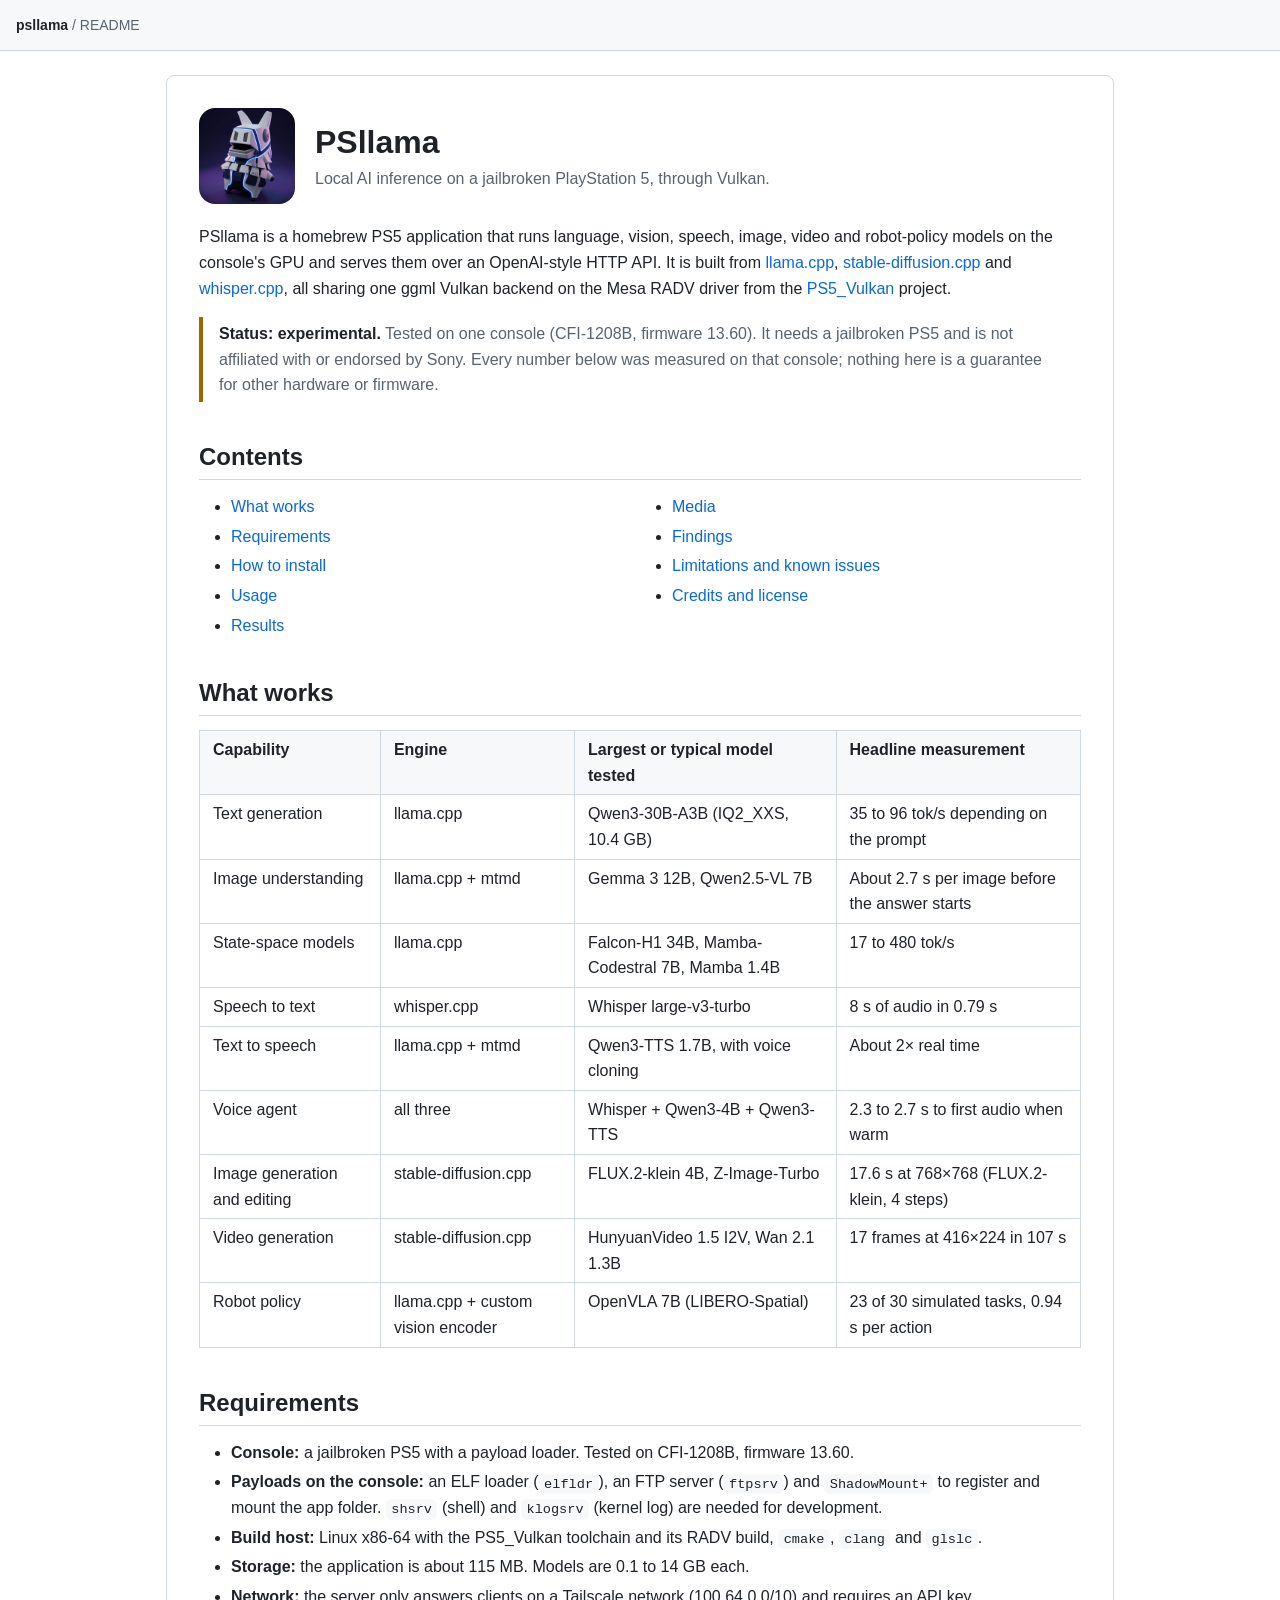
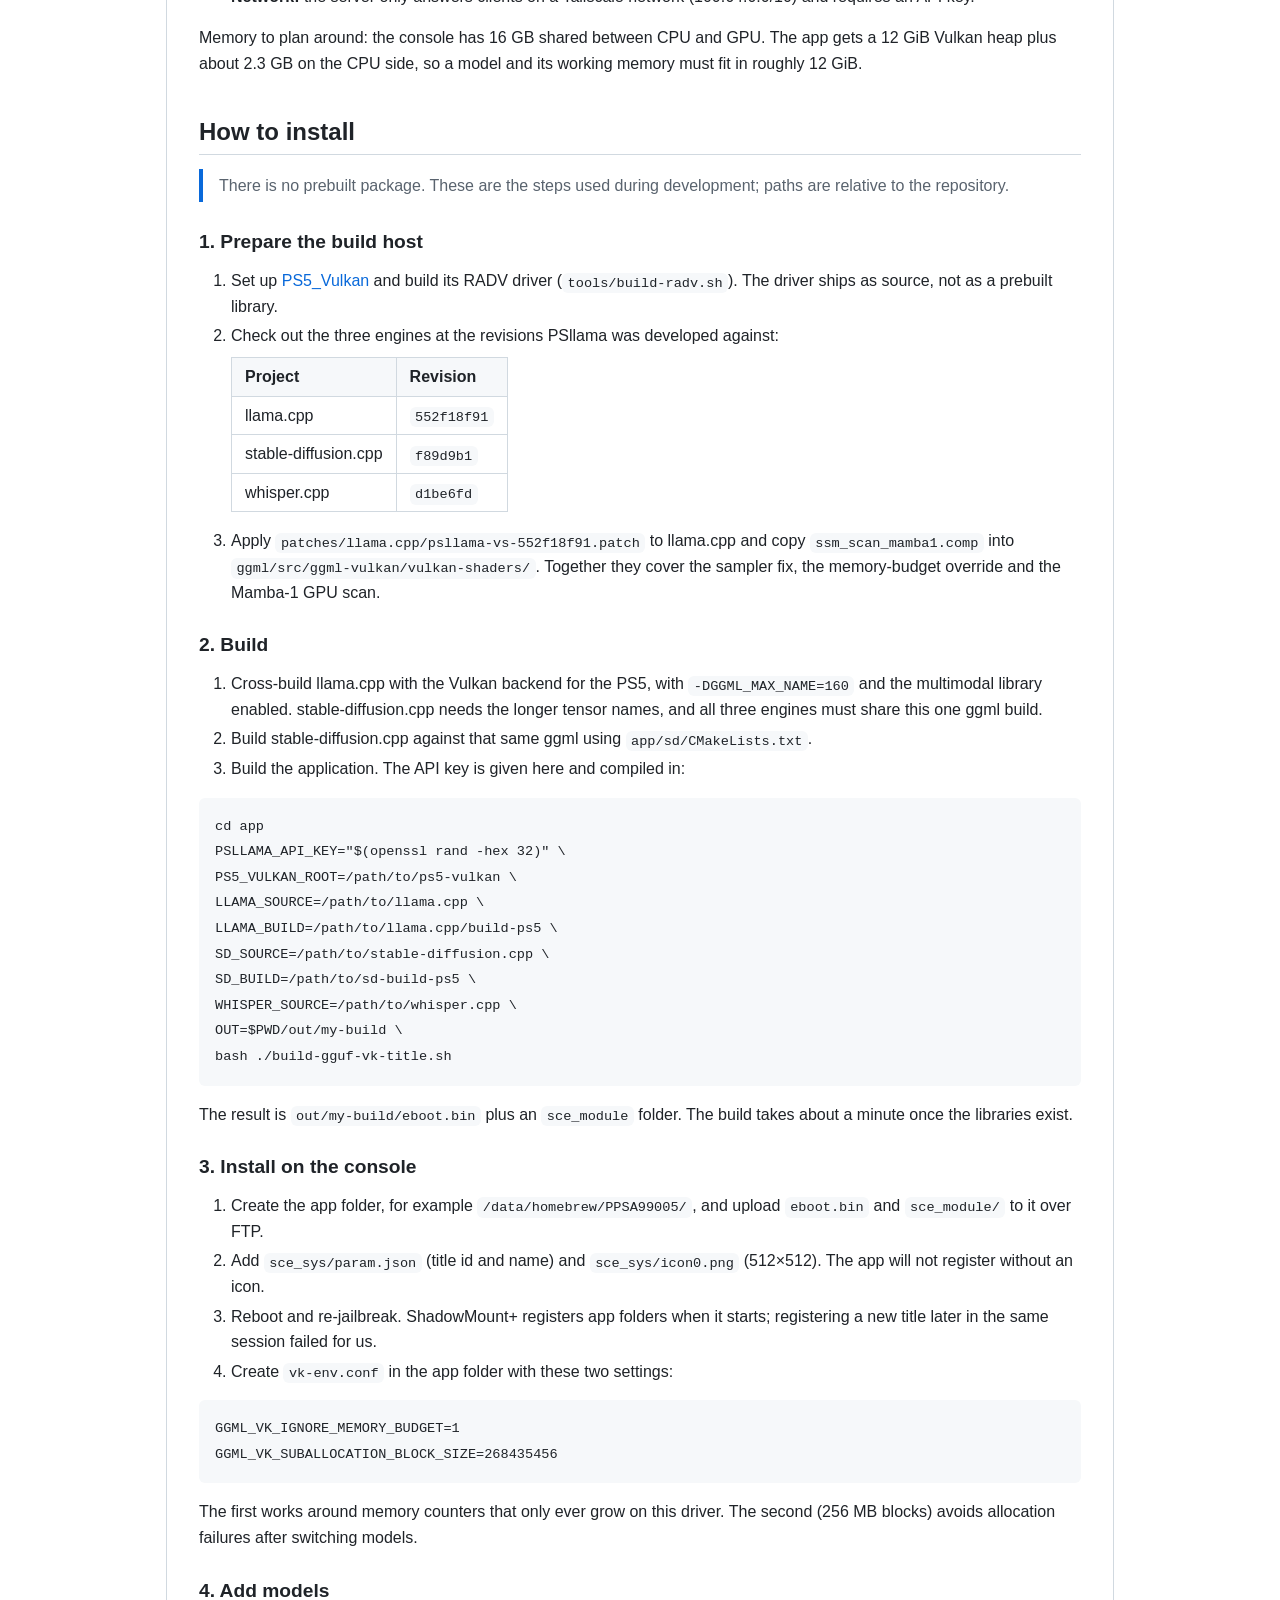
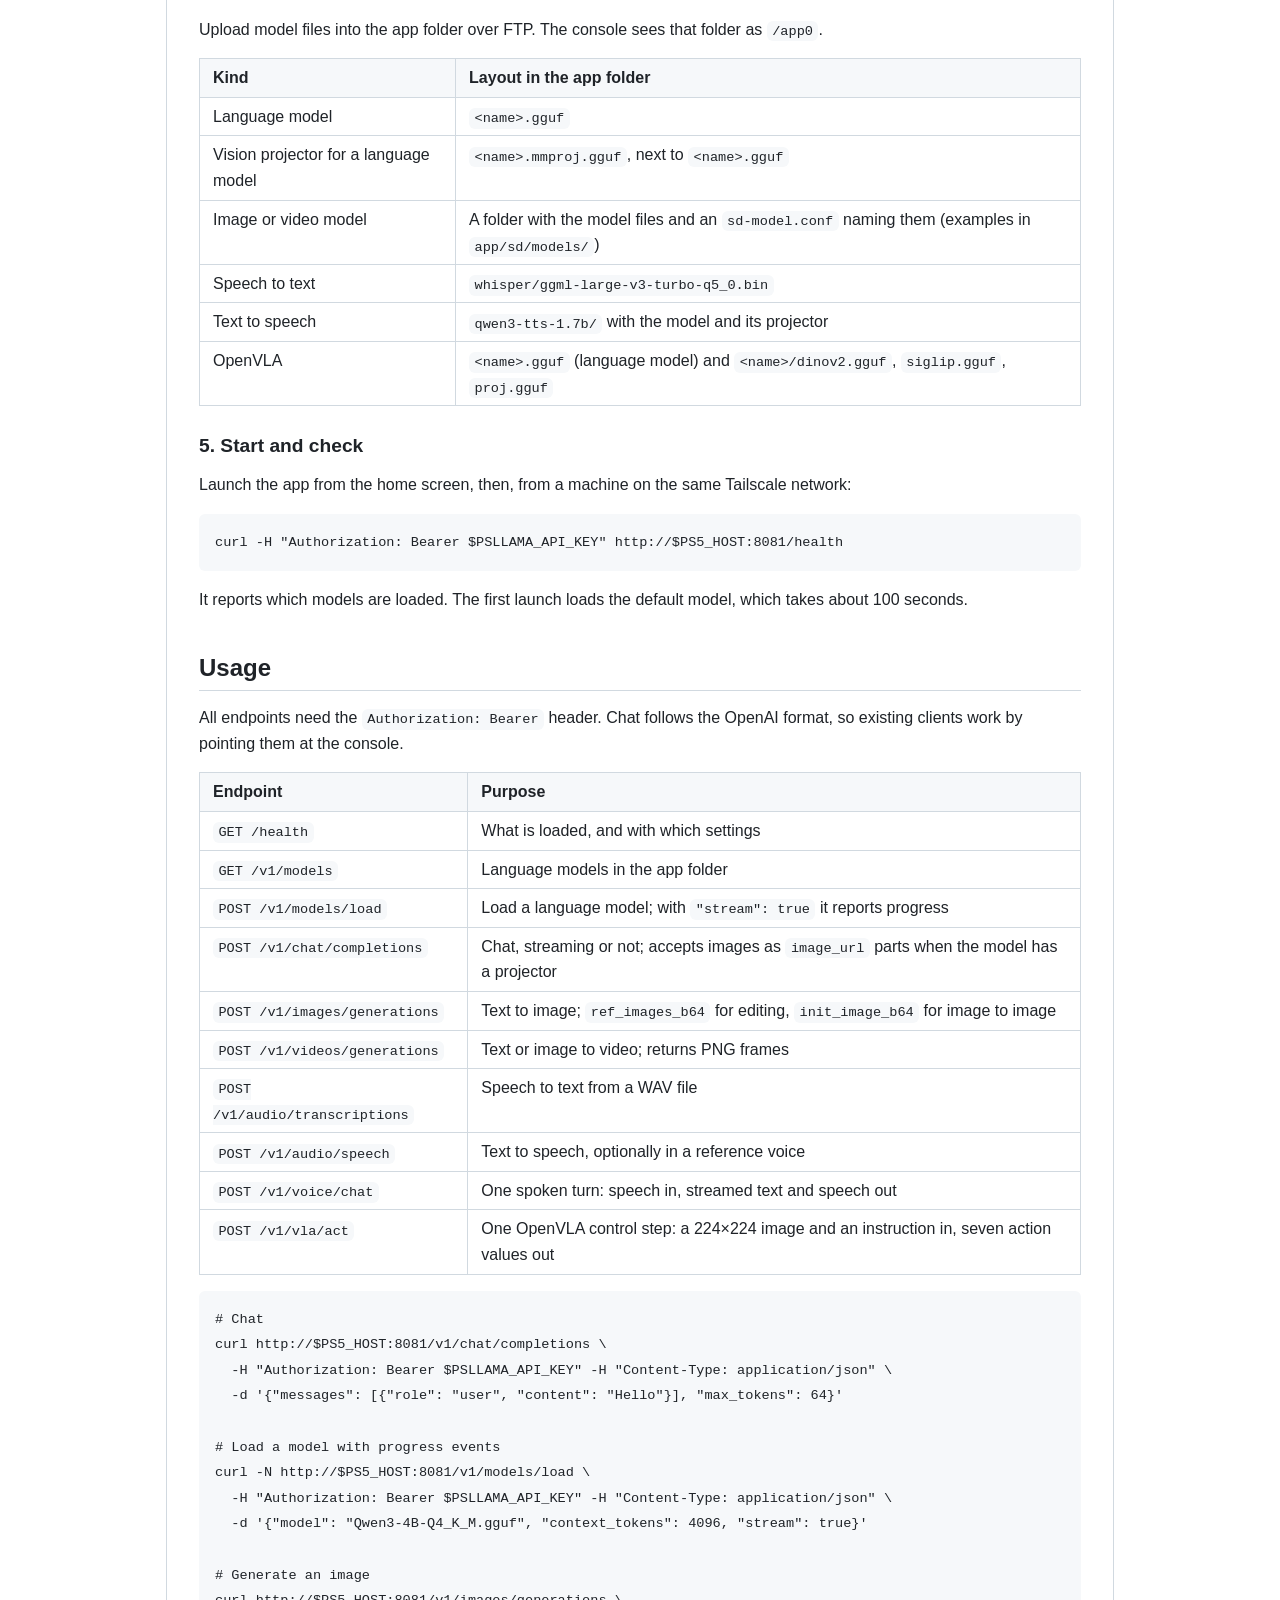
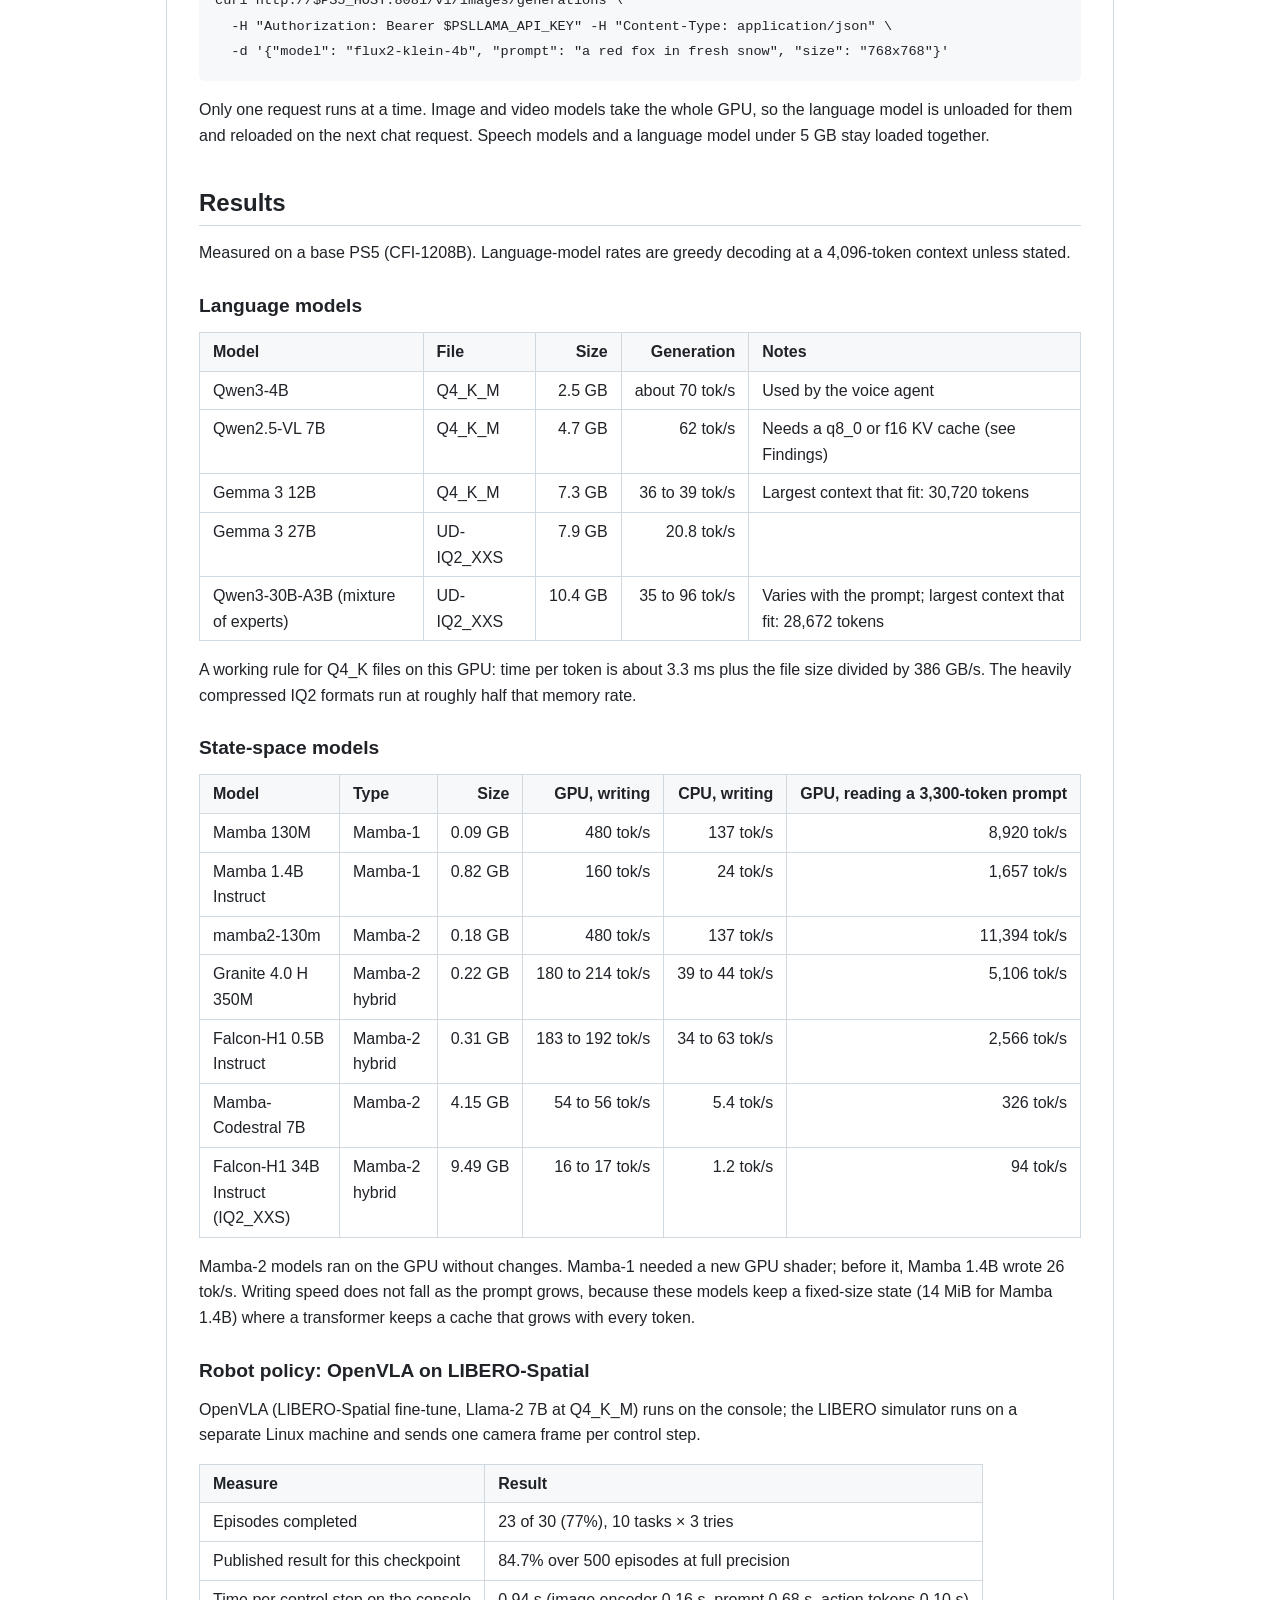
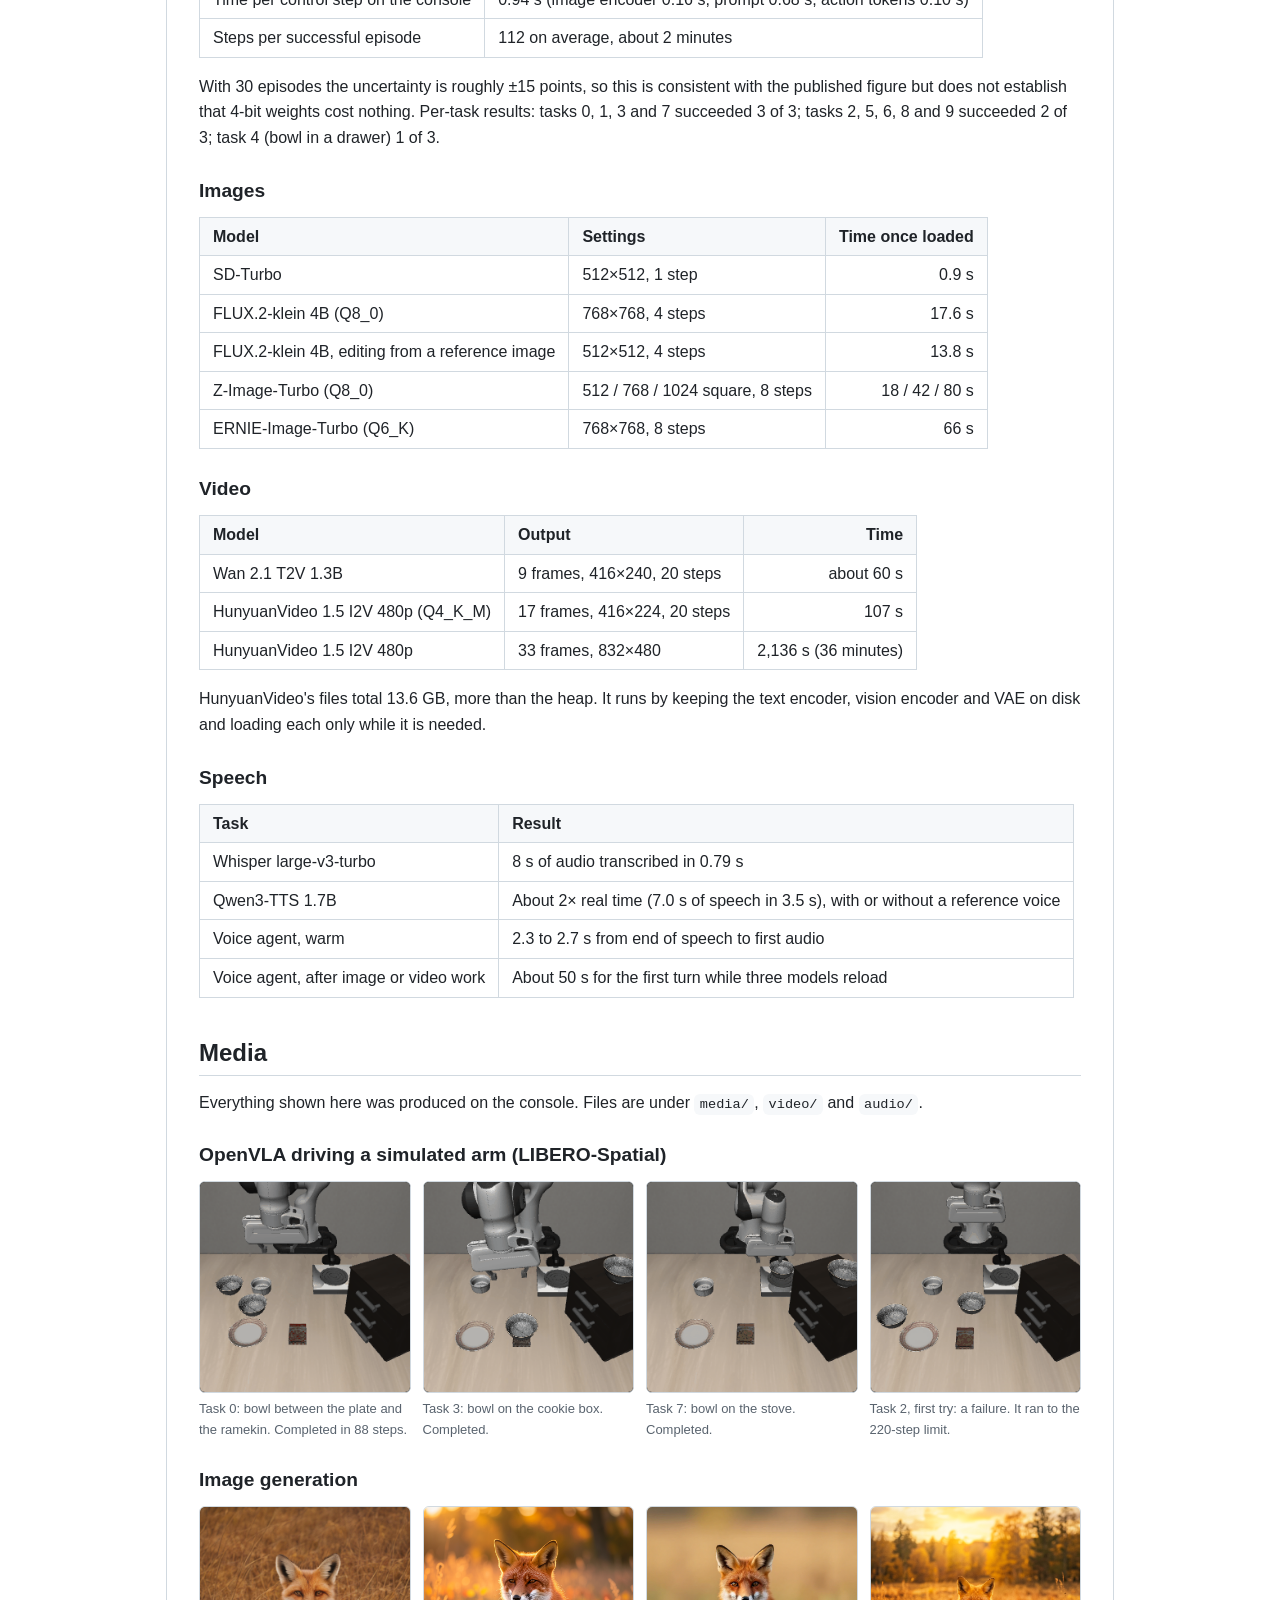
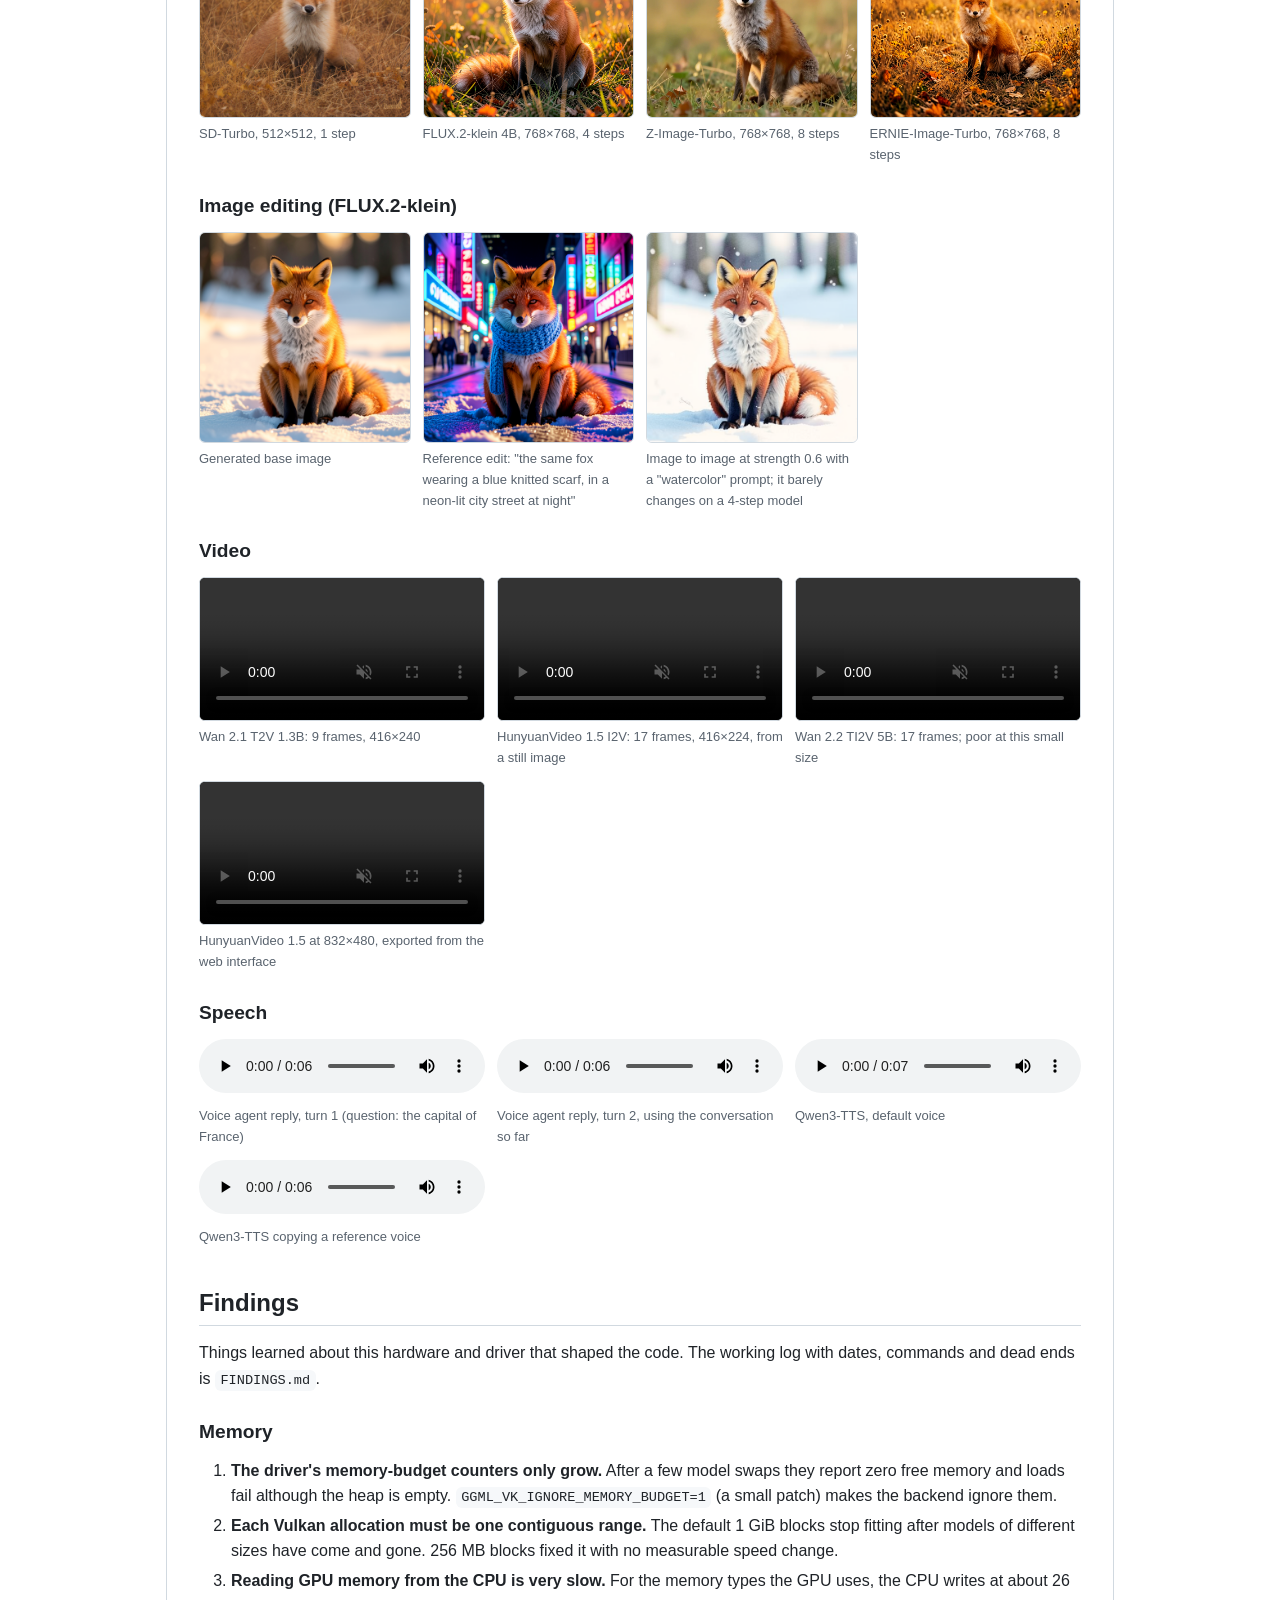
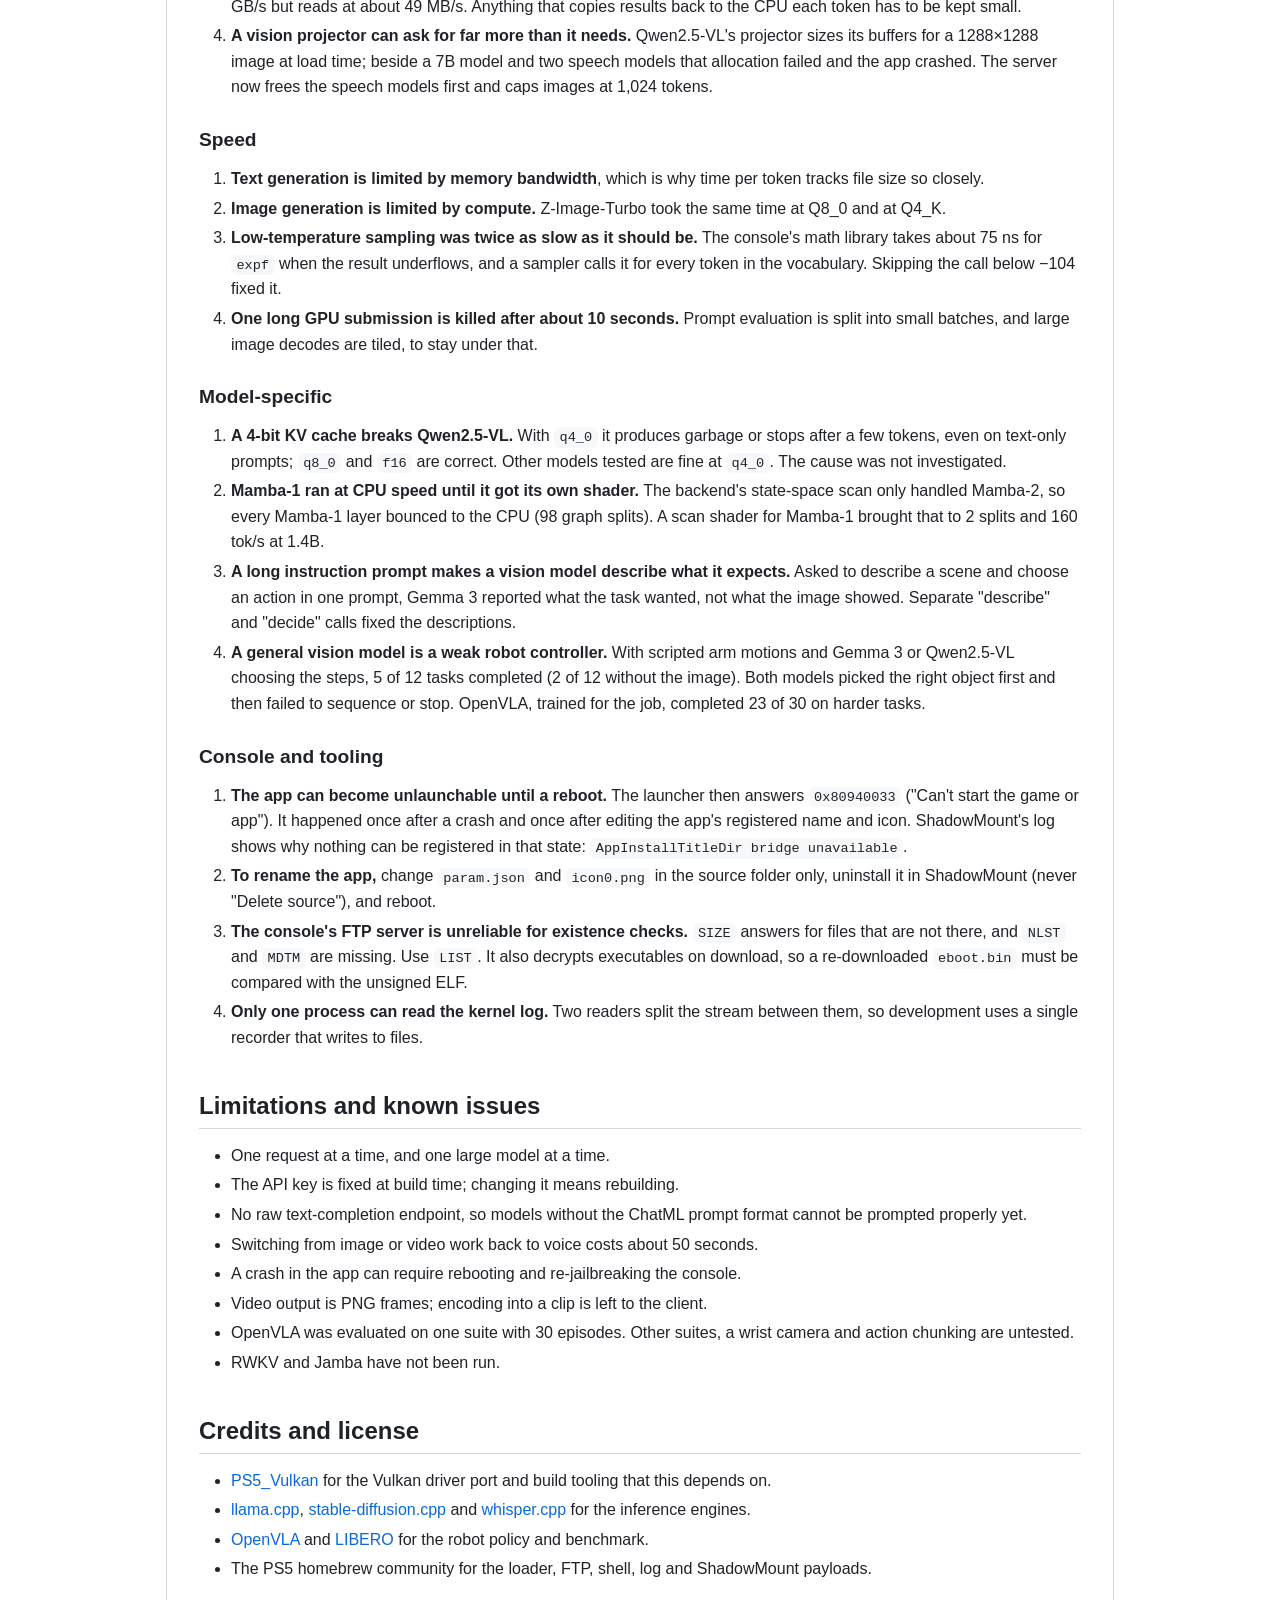
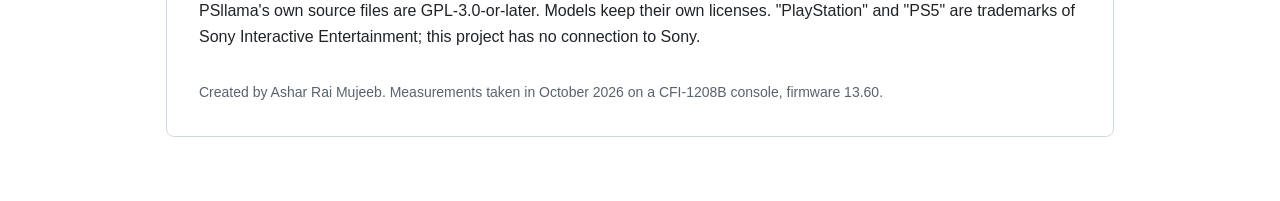
==== docs/index.html @ e6079d1c "PSllama: local AI inference on a jailbroken PS5 through Vulkan The PS5 application (llama.cpp, stabl" ====
<!DOCTYPE html>
<html lang="en">
<head>
  <meta charset="UTF-8">
  <meta name="viewport" content="width=device-width, initial-scale=1">
  <title>PSllama: local AI inference on a PlayStation 5</title>
  <style>
    :root {
      --bg: #ffffff; --panel: #f6f8fa; --line: #d1d9e0; --text: #1f2328; --muted: #59636e;
      --link: #0969da; --ok: #1a7f37; --warn: #9a6700; --bad: #d1242f;
      color-scheme: light;
    }
    @media (prefers-color-scheme: dark) {
      :root {
        --bg: #0d1117; --panel: #151b23; --line: #3d444d; --text: #f0f6fc; --muted: #9198a1;
        --link: #4493f8; --ok: #3fb950; --warn: #d29922; --bad: #f85149;
        color-scheme: dark;
      }
    }
    * { box-sizing: border-box; }
    body {
      margin: 0; background: var(--bg); color: var(--text);
      font: 16px/1.6 -apple-system, BlinkMacSystemFont, "Segoe UI", "Noto Sans", Helvetica, Arial, sans-serif;
    }
    .repo-bar { border-bottom: 1px solid var(--line); background: var(--panel); padding: 14px 16px; font-size: 14px; color: var(--muted); }
    .repo-bar strong { color: var(--text); }
    main { max-width: 980px; margin: 0 auto; padding: 24px 16px 64px; }
    .readme { border: 1px solid var(--line); border-radius: 8px; padding: 8px 32px 32px; }
    @media (max-width: 640px) { .readme { border: 0; padding: 0; } }
    h1, h2, h3 { line-height: 1.25; margin: 28px 0 14px; font-weight: 600; }
    h1 { font-size: 2em; padding-bottom: .3em; border-bottom: 1px solid var(--line); }
    h2 { font-size: 1.5em; padding-bottom: .3em; border-bottom: 1px solid var(--line); margin-top: 40px; }
    h3 { font-size: 1.2em; }
    p, ul, ol, table, pre, figure, .gallery { margin: 0 0 16px; }
    ul, ol { padding-left: 2em; }
    li + li { margin-top: .25em; }
    a { color: var(--link); text-decoration: none; }
    a:hover { text-decoration: underline; }
    code { font: 85%/1.45 ui-monospace, SFMono-Regular, "SF Mono", Menlo, Consolas, monospace; background: var(--panel); padding: .2em .4em; border-radius: 6px; }
    pre { background: var(--panel); border-radius: 6px; padding: 16px; overflow-x: auto; }
    pre code { background: none; padding: 0; font-size: 85%; }
    .table-wrap { overflow-x: auto; margin: 0 0 16px; }
    table { border-collapse: collapse; width: max-content; max-width: 100%; margin: 0; }
    th, td { border: 1px solid var(--line); padding: 6px 13px; text-align: left; vertical-align: top; }
    th { background: var(--panel); font-weight: 600; }
    td.num, th.num { text-align: right; font-variant-numeric: tabular-nums; white-space: nowrap; }
    .note { border-left: 4px solid var(--link); padding: 4px 16px; color: var(--muted); margin: 0 0 16px; }
    .note.warn { border-color: var(--warn); }
    .note strong { color: var(--text); }
    .head { display: flex; gap: 20px; align-items: center; flex-wrap: wrap; margin-top: 24px; }
    .head img { width: 96px; height: 96px; border-radius: 16px; }
    .head h1 { border: 0; margin: 0; padding: 0; }
    .head p { margin: 4px 0 0; color: var(--muted); }
    .gallery { display: grid; grid-template-columns: repeat(auto-fill, minmax(200px, 1fr)); gap: 12px; }
    .gallery.wide { grid-template-columns: repeat(auto-fill, minmax(280px, 1fr)); }
    figure { margin: 0; }
    figure img, figure video { width: 100%; display: block; border-radius: 6px; border: 1px solid var(--line); background: #000; }
    figcaption { font-size: 13px; color: var(--muted); margin-top: 6px; }
    audio { width: 100%; }
    .toc { columns: 2; column-gap: 32px; }
    @media (max-width: 640px) { .toc { columns: 1; } }
    .ok { color: var(--ok); } .bad { color: var(--bad); }
    footer { color: var(--muted); font-size: 14px; margin-top: 32px; }
  </style>
</head>
<body>
<div class="repo-bar"><strong>psllama</strong> / README</div>
<main>
<div class="readme">

  <div class="head">
    <img src="media/psllama-logo.png" alt="PSllama icon">
    <div>
      <h1>PSllama</h1>
      <p>Local AI inference on a jailbroken PlayStation 5, through Vulkan.</p>
    </div>
  </div>

  <p style="margin-top:20px">PSllama is a homebrew PS5 application that runs language, vision, speech, image, video and robot-policy models on the console's GPU and serves them over an OpenAI-style HTTP API. It is built from <a href="https://github.com/ggml-org/llama.cpp">llama.cpp</a>, <a href="https://github.com/leejet/stable-diffusion.cpp">stable-diffusion.cpp</a> and <a href="https://github.com/ggml-org/whisper.cpp">whisper.cpp</a>, all sharing one ggml Vulkan backend on the Mesa RADV driver from the <a href="https://github.com/mihawk-99/PS5_Vulkan">PS5_Vulkan</a> project.</p>

  <div class="note warn"><strong>Status: experimental.</strong> Tested on one console (CFI-1208B, firmware 13.60). It needs a jailbroken PS5 and is not affiliated with or endorsed by Sony. Every number below was measured on that console; nothing here is a guarantee for other hardware or firmware.</div>

  <h2 id="contents">Contents</h2>
  <ul class="toc">
    <li><a href="#what-works">What works</a></li>
    <li><a href="#requirements">Requirements</a></li>
    <li><a href="#install">How to install</a></li>
    <li><a href="#usage">Usage</a></li>
    <li><a href="#results">Results</a></li>
    <li><a href="#media">Media</a></li>
    <li><a href="#findings">Findings</a></li>
    <li><a href="#limitations">Limitations and known issues</a></li>
    <li><a href="#credits">Credits and license</a></li>
  </ul>

  <h2 id="what-works">What works</h2>
  <div class="table-wrap"><table>
    <tr><th>Capability</th><th>Engine</th><th>Largest or typical model tested</th><th>Headline measurement</th></tr>
    <tr><td>Text generation</td><td>llama.cpp</td><td>Qwen3-30B-A3B (IQ2_XXS, 10.4 GB)</td><td>35 to 96 tok/s depending on the prompt</td></tr>
    <tr><td>Image understanding</td><td>llama.cpp + mtmd</td><td>Gemma 3 12B, Qwen2.5-VL 7B</td><td>About 2.7 s per image before the answer starts</td></tr>
    <tr><td>State-space models</td><td>llama.cpp</td><td>Falcon-H1 34B, Mamba-Codestral 7B, Mamba 1.4B</td><td>17 to 480 tok/s</td></tr>
    <tr><td>Speech to text</td><td>whisper.cpp</td><td>Whisper large-v3-turbo</td><td>8 s of audio in 0.79 s</td></tr>
    <tr><td>Text to speech</td><td>llama.cpp + mtmd</td><td>Qwen3-TTS 1.7B, with voice cloning</td><td>About 2× real time</td></tr>
    <tr><td>Voice agent</td><td>all three</td><td>Whisper + Qwen3-4B + Qwen3-TTS</td><td>2.3 to 2.7 s to first audio when warm</td></tr>
    <tr><td>Image generation and editing</td><td>stable-diffusion.cpp</td><td>FLUX.2-klein 4B, Z-Image-Turbo</td><td>17.6 s at 768×768 (FLUX.2-klein, 4 steps)</td></tr>
    <tr><td>Video generation</td><td>stable-diffusion.cpp</td><td>HunyuanVideo 1.5 I2V, Wan 2.1 1.3B</td><td>17 frames at 416×224 in 107 s</td></tr>
    <tr><td>Robot policy</td><td>llama.cpp + custom vision encoder</td><td>OpenVLA 7B (LIBERO-Spatial)</td><td>23 of 30 simulated tasks, 0.94 s per action</td></tr>
  </table></div>

  <h2 id="requirements">Requirements</h2>
  <ul>
    <li><strong>Console:</strong> a jailbroken PS5 with a payload loader. Tested on CFI-1208B, firmware 13.60.</li>
    <li><strong>Payloads on the console:</strong> an ELF loader (<code>elfldr</code>), an FTP server (<code>ftpsrv</code>) and <code>ShadowMount+</code> to register and mount the app folder. <code>shsrv</code> (shell) and <code>klogsrv</code> (kernel log) are needed for development.</li>
    <li><strong>Build host:</strong> Linux x86-64 with the PS5_Vulkan toolchain and its RADV build, <code>cmake</code>, <code>clang</code> and <code>glslc</code>.</li>
    <li><strong>Storage:</strong> the application is about 115 MB. Models are 0.1 to 14 GB each.</li>
    <li><strong>Network:</strong> the server only answers clients on a Tailscale network (100.64.0.0/10) and requires an API key.</li>
  </ul>
  <p>Memory to plan around: the console has 16 GB shared between CPU and GPU. The app gets a 12 GiB Vulkan heap plus about 2.3 GB on the CPU side, so a model and its working memory must fit in roughly 12 GiB.</p>

  <h2 id="install">How to install</h2>
  <div class="note">There is no prebuilt package. These are the steps used during development; paths are relative to the repository.</div>

  <h3>1. Prepare the build host</h3>
  <ol>
    <li>Set up <a href="https://github.com/mihawk-99/PS5_Vulkan">PS5_Vulkan</a> and build its RADV driver (<code>tools/build-radv.sh</code>). The driver ships as source, not as a prebuilt library.</li>
    <li>Check out the three engines at the revisions PSllama was developed against:
      <div class="table-wrap" style="margin-top:8px"><table>
        <tr><th>Project</th><th>Revision</th></tr>
        <tr><td>llama.cpp</td><td><code>552f18f91</code></td></tr>
        <tr><td>stable-diffusion.cpp</td><td><code>f89d9b1</code></td></tr>
        <tr><td>whisper.cpp</td><td><code>d1be6fd</code></td></tr>
      </table></div>
    </li>
    <li>Apply <code>patches/llama.cpp/psllama-vs-552f18f91.patch</code> to llama.cpp and copy <code>ssm_scan_mamba1.comp</code> into <code>ggml/src/ggml-vulkan/vulkan-shaders/</code>. Together they cover the sampler fix, the memory-budget override and the Mamba-1 GPU scan.</li>
  </ol>

  <h3>2. Build</h3>
  <ol>
    <li>Cross-build llama.cpp with the Vulkan backend for the PS5, with <code>-DGGML_MAX_NAME=160</code> and the multimodal library enabled. stable-diffusion.cpp needs the longer tensor names, and all three engines must share this one ggml build.</li>
    <li>Build stable-diffusion.cpp against that same ggml using <code>app/sd/CMakeLists.txt</code>.</li>
    <li>Build the application. The API key is given here and compiled in:</li>
  </ol>
<pre><code>cd app
PSLLAMA_API_KEY="$(openssl rand -hex 32)" \
PS5_VULKAN_ROOT=/path/to/ps5-vulkan \
LLAMA_SOURCE=/path/to/llama.cpp \
LLAMA_BUILD=/path/to/llama.cpp/build-ps5 \
SD_SOURCE=/path/to/stable-diffusion.cpp \
SD_BUILD=/path/to/sd-build-ps5 \
WHISPER_SOURCE=/path/to/whisper.cpp \
OUT=$PWD/out/my-build \
bash ./build-gguf-vk-title.sh</code></pre>
  <p>The result is <code>out/my-build/eboot.bin</code> plus an <code>sce_module</code> folder. The build takes about a minute once the libraries exist.</p>

  <h3>3. Install on the console</h3>
  <ol>
    <li>Create the app folder, for example <code>/data/homebrew/PPSA99005/</code>, and upload <code>eboot.bin</code> and <code>sce_module/</code> to it over FTP.</li>
    <li>Add <code>sce_sys/param.json</code> (title id and name) and <code>sce_sys/icon0.png</code> (512×512). The app will not register without an icon.</li>
    <li>Reboot and re-jailbreak. ShadowMount+ registers app folders when it starts; registering a new title later in the same session failed for us.</li>
    <li>Create <code>vk-env.conf</code> in the app folder with these two settings:</li>
  </ol>
<pre><code>GGML_VK_IGNORE_MEMORY_BUDGET=1
GGML_VK_SUBALLOCATION_BLOCK_SIZE=268435456</code></pre>
  <p>The first works around memory counters that only ever grow on this driver. The second (256 MB blocks) avoids allocation failures after switching models.</p>

  <h3>4. Add models</h3>
  <p>Upload model files into the app folder over FTP. The console sees that folder as <code>/app0</code>.</p>
  <div class="table-wrap"><table>
    <tr><th>Kind</th><th>Layout in the app folder</th></tr>
    <tr><td>Language model</td><td><code>&lt;name&gt;.gguf</code></td></tr>
    <tr><td>Vision projector for a language model</td><td><code>&lt;name&gt;.mmproj.gguf</code>, next to <code>&lt;name&gt;.gguf</code></td></tr>
    <tr><td>Image or video model</td><td>A folder with the model files and an <code>sd-model.conf</code> naming them (examples in <code>app/sd/models/</code>)</td></tr>
    <tr><td>Speech to text</td><td><code>whisper/ggml-large-v3-turbo-q5_0.bin</code></td></tr>
    <tr><td>Text to speech</td><td><code>qwen3-tts-1.7b/</code> with the model and its projector</td></tr>
    <tr><td>OpenVLA</td><td><code>&lt;name&gt;.gguf</code> (language model) and <code>&lt;name&gt;/dinov2.gguf</code>, <code>siglip.gguf</code>, <code>proj.gguf</code></td></tr>
  </table></div>

  <h3>5. Start and check</h3>
  <p>Launch the app from the home screen, then, from a machine on the same Tailscale network:</p>
<pre><code>curl -H "Authorization: Bearer $PSLLAMA_API_KEY" http://$PS5_HOST:8081/health</code></pre>
  <p>It reports which models are loaded. The first launch loads the default model, which takes about 100 seconds.</p>

  <h2 id="usage">Usage</h2>
  <p>All endpoints need the <code>Authorization: Bearer</code> header. Chat follows the OpenAI format, so existing clients work by pointing them at the console.</p>
  <div class="table-wrap"><table>
    <tr><th>Endpoint</th><th>Purpose</th></tr>
    <tr><td><code>GET /health</code></td><td>What is loaded, and with which settings</td></tr>
    <tr><td><code>GET /v1/models</code></td><td>Language models in the app folder</td></tr>
    <tr><td><code>POST /v1/models/load</code></td><td>Load a language model; with <code>"stream": true</code> it reports progress</td></tr>
    <tr><td><code>POST /v1/chat/completions</code></td><td>Chat, streaming or not; accepts images as <code>image_url</code> parts when the model has a projector</td></tr>
    <tr><td><code>POST /v1/images/generations</code></td><td>Text to image; <code>ref_images_b64</code> for editing, <code>init_image_b64</code> for image to image</td></tr>
    <tr><td><code>POST /v1/videos/generations</code></td><td>Text or image to video; returns PNG frames</td></tr>
    <tr><td><code>POST /v1/audio/transcriptions</code></td><td>Speech to text from a WAV file</td></tr>
    <tr><td><code>POST /v1/audio/speech</code></td><td>Text to speech, optionally in a reference voice</td></tr>
    <tr><td><code>POST /v1/voice/chat</code></td><td>One spoken turn: speech in, streamed text and speech out</td></tr>
    <tr><td><code>POST /v1/vla/act</code></td><td>One OpenVLA control step: a 224×224 image and an instruction in, seven action values out</td></tr>
  </table></div>
<pre><code># Chat
curl http://$PS5_HOST:8081/v1/chat/completions \
  -H "Authorization: Bearer $PSLLAMA_API_KEY" -H "Content-Type: application/json" \
  -d '{"messages": [{"role": "user", "content": "Hello"}], "max_tokens": 64}'

# Load a model with progress events
curl -N http://$PS5_HOST:8081/v1/models/load \
  -H "Authorization: Bearer $PSLLAMA_API_KEY" -H "Content-Type: application/json" \
  -d '{"model": "Qwen3-4B-Q4_K_M.gguf", "context_tokens": 4096, "stream": true}'

# Generate an image
curl http://$PS5_HOST:8081/v1/images/generations \
  -H "Authorization: Bearer $PSLLAMA_API_KEY" -H "Content-Type: application/json" \
  -d '{"model": "flux2-klein-4b", "prompt": "a red fox in fresh snow", "size": "768x768"}'</code></pre>
  <p>Only one request runs at a time. Image and video models take the whole GPU, so the language model is unloaded for them and reloaded on the next chat request. Speech models and a language model under 5 GB stay loaded together.</p>

  <h2 id="results">Results</h2>
  <p>Measured on a base PS5 (CFI-1208B). Language-model rates are greedy decoding at a 4,096-token context unless stated.</p>

  <h3>Language models</h3>
  <div class="table-wrap"><table>
    <tr><th>Model</th><th>File</th><th class="num">Size</th><th class="num">Generation</th><th>Notes</th></tr>
    <tr><td>Qwen3-4B</td><td>Q4_K_M</td><td class="num">2.5 GB</td><td class="num">about 70 tok/s</td><td>Used by the voice agent</td></tr>
    <tr><td>Qwen2.5-VL 7B</td><td>Q4_K_M</td><td class="num">4.7 GB</td><td class="num">62 tok/s</td><td>Needs a q8_0 or f16 KV cache (see Findings)</td></tr>
    <tr><td>Gemma 3 12B</td><td>Q4_K_M</td><td class="num">7.3 GB</td><td class="num">36 to 39 tok/s</td><td>Largest context that fit: 30,720 tokens</td></tr>
    <tr><td>Gemma 3 27B</td><td>UD-IQ2_XXS</td><td class="num">7.9 GB</td><td class="num">20.8 tok/s</td><td></td></tr>
    <tr><td>Qwen3-30B-A3B (mixture of experts)</td><td>UD-IQ2_XXS</td><td class="num">10.4 GB</td><td class="num">35 to 96 tok/s</td><td>Varies with the prompt; largest context that fit: 28,672 tokens</td></tr>
  </table></div>
  <p>A working rule for Q4_K files on this GPU: time per token is about 3.3 ms plus the file size divided by 386 GB/s. The heavily compressed IQ2 formats run at roughly half that memory rate.</p>

  <h3>State-space models</h3>
  <div class="table-wrap"><table>
    <tr><th>Model</th><th>Type</th><th class="num">Size</th><th class="num">GPU, writing</th><th class="num">CPU, writing</th><th class="num">GPU, reading a 3,300-token prompt</th></tr>
    <tr><td>Mamba 130M</td><td>Mamba-1</td><td class="num">0.09 GB</td><td class="num">480 tok/s</td><td class="num">137 tok/s</td><td class="num">8,920 tok/s</td></tr>
    <tr><td>Mamba 1.4B Instruct</td><td>Mamba-1</td><td class="num">0.82 GB</td><td class="num">160 tok/s</td><td class="num">24 tok/s</td><td class="num">1,657 tok/s</td></tr>
    <tr><td>mamba2-130m</td><td>Mamba-2</td><td class="num">0.18 GB</td><td class="num">480 tok/s</td><td class="num">137 tok/s</td><td class="num">11,394 tok/s</td></tr>
    <tr><td>Granite 4.0 H 350M</td><td>Mamba-2 hybrid</td><td class="num">0.22 GB</td><td class="num">180 to 214 tok/s</td><td class="num">39 to 44 tok/s</td><td class="num">5,106 tok/s</td></tr>
    <tr><td>Falcon-H1 0.5B Instruct</td><td>Mamba-2 hybrid</td><td class="num">0.31 GB</td><td class="num">183 to 192 tok/s</td><td class="num">34 to 63 tok/s</td><td class="num">2,566 tok/s</td></tr>
    <tr><td>Mamba-Codestral 7B</td><td>Mamba-2</td><td class="num">4.15 GB</td><td class="num">54 to 56 tok/s</td><td class="num">5.4 tok/s</td><td class="num">326 tok/s</td></tr>
    <tr><td>Falcon-H1 34B Instruct (IQ2_XXS)</td><td>Mamba-2 hybrid</td><td class="num">9.49 GB</td><td class="num">16 to 17 tok/s</td><td class="num">1.2 tok/s</td><td class="num">94 tok/s</td></tr>
  </table></div>
  <p>Mamba-2 models ran on the GPU without changes. Mamba-1 needed a new GPU shader; before it, Mamba 1.4B wrote 26 tok/s. Writing speed does not fall as the prompt grows, because these models keep a fixed-size state (14 MiB for Mamba 1.4B) where a transformer keeps a cache that grows with every token.</p>

  <h3>Robot policy: OpenVLA on LIBERO-Spatial</h3>
  <p>OpenVLA (LIBERO-Spatial fine-tune, Llama-2 7B at Q4_K_M) runs on the console; the LIBERO simulator runs on a separate Linux machine and sends one camera frame per control step.</p>
  <div class="table-wrap"><table>
    <tr><th>Measure</th><th>Result</th></tr>
    <tr><td>Episodes completed</td><td>23 of 30 (77%), 10 tasks × 3 tries</td></tr>
    <tr><td>Published result for this checkpoint</td><td>84.7% over 500 episodes at full precision</td></tr>
    <tr><td>Time per control step on the console</td><td>0.94 s (image encoder 0.16 s, prompt 0.68 s, action tokens 0.10 s)</td></tr>
    <tr><td>Steps per successful episode</td><td>112 on average, about 2 minutes</td></tr>
  </table></div>
  <p>With 30 episodes the uncertainty is roughly ±15 points, so this is consistent with the published figure but does not establish that 4-bit weights cost nothing. Per-task results: tasks 0, 1, 3 and 7 succeeded 3 of 3; tasks 2, 5, 6, 8 and 9 succeeded 2 of 3; task 4 (bowl in a drawer) 1 of 3.</p>

  <h3>Images</h3>
  <div class="table-wrap"><table>
    <tr><th>Model</th><th>Settings</th><th class="num">Time once loaded</th></tr>
    <tr><td>SD-Turbo</td><td>512×512, 1 step</td><td class="num">0.9 s</td></tr>
    <tr><td>FLUX.2-klein 4B (Q8_0)</td><td>768×768, 4 steps</td><td class="num">17.6 s</td></tr>
    <tr><td>FLUX.2-klein 4B, editing from a reference image</td><td>512×512, 4 steps</td><td class="num">13.8 s</td></tr>
    <tr><td>Z-Image-Turbo (Q8_0)</td><td>512 / 768 / 1024 square, 8 steps</td><td class="num">18 / 42 / 80 s</td></tr>
    <tr><td>ERNIE-Image-Turbo (Q6_K)</td><td>768×768, 8 steps</td><td class="num">66 s</td></tr>
  </table></div>

  <h3>Video</h3>
  <div class="table-wrap"><table>
    <tr><th>Model</th><th>Output</th><th class="num">Time</th></tr>
    <tr><td>Wan 2.1 T2V 1.3B</td><td>9 frames, 416×240, 20 steps</td><td class="num">about 60 s</td></tr>
    <tr><td>HunyuanVideo 1.5 I2V 480p (Q4_K_M)</td><td>17 frames, 416×224, 20 steps</td><td class="num">107 s</td></tr>
    <tr><td>HunyuanVideo 1.5 I2V 480p</td><td>33 frames, 832×480</td><td class="num">2,136 s (36 minutes)</td></tr>
  </table></div>
  <p>HunyuanVideo's files total 13.6 GB, more than the heap. It runs by keeping the text encoder, vision encoder and VAE on disk and loading each only while it is needed.</p>

  <h3>Speech</h3>
  <div class="table-wrap"><table>
    <tr><th>Task</th><th>Result</th></tr>
    <tr><td>Whisper large-v3-turbo</td><td>8 s of audio transcribed in 0.79 s</td></tr>
    <tr><td>Qwen3-TTS 1.7B</td><td>About 2× real time (7.0 s of speech in 3.5 s), with or without a reference voice</td></tr>
    <tr><td>Voice agent, warm</td><td>2.3 to 2.7 s from end of speech to first audio</td></tr>
    <tr><td>Voice agent, after image or video work</td><td>About 50 s for the first turn while three models reload</td></tr>
  </table></div>

  <h2 id="media">Media</h2>
  <p>Everything shown here was produced on the console. Files are under <code>media/</code>, <code>video/</code> and <code>audio/</code>.</p>

  <h3>OpenVLA driving a simulated arm (LIBERO-Spatial)</h3>
  <div class="gallery">
    <figure><img src="media/libero-openvla/task0-trial0-ok.gif" alt="Task 0 replay" loading="lazy"><figcaption>Task 0: bowl between the plate and the ramekin. Completed in 88 steps.</figcaption></figure>
    <figure><img src="media/libero-openvla/task3-trial0-ok.gif" alt="Task 3 replay" loading="lazy"><figcaption>Task 3: bowl on the cookie box. Completed.</figcaption></figure>
    <figure><img src="media/libero-openvla/task7-trial0-ok.gif" alt="Task 7 replay" loading="lazy"><figcaption>Task 7: bowl on the stove. Completed.</figcaption></figure>
    <figure><img src="media/libero-openvla/task2-trial0-fail.gif" alt="Task 2 replay, failed" loading="lazy"><figcaption>Task 2, first try: a failure. It ran to the 220-step limit.</figcaption></figure>
  </div>

  <h3>Image generation</h3>
  <div class="gallery">
    <figure><img src="media/compare-20261010/sd-turbo-fp16-fox.png" alt="SD-Turbo fox" loading="lazy"><figcaption>SD-Turbo, 512×512, 1 step</figcaption></figure>
    <figure><img src="media/compare-20261010/flux2-klein-4b-fox.png" alt="FLUX.2-klein fox" loading="lazy"><figcaption>FLUX.2-klein 4B, 768×768, 4 steps</figcaption></figure>
    <figure><img src="media/compare-20261010/z-image-turbo-fox.png" alt="Z-Image-Turbo fox" loading="lazy"><figcaption>Z-Image-Turbo, 768×768, 8 steps</figcaption></figure>
    <figure><img src="media/compare-20261010/ernie-image-turbo-fox.png" alt="ERNIE-Image-Turbo fox" loading="lazy"><figcaption>ERNIE-Image-Turbo, 768×768, 8 steps</figcaption></figure>
  </div>

  <h3>Image editing (FLUX.2-klein)</h3>
  <div class="gallery">
    <figure><img src="media/edit-test/1-base.png" alt="Base image" loading="lazy"><figcaption>Generated base image</figcaption></figure>
    <figure><img src="media/edit-test/2-ref-edit.png" alt="Reference edit" loading="lazy"><figcaption>Reference edit: "the same fox wearing a blue knitted scarf, in a neon-lit city street at night"</figcaption></figure>
    <figure><img src="media/edit-test/3-img2img.png" alt="Image to image" loading="lazy"><figcaption>Image to image at strength 0.6 with a "watercolor" prompt; it barely changes on a 4-step model</figcaption></figure>
  </div>

  <h3>Video</h3>
  <div class="gallery wide">
    <figure><video src="video/ps5-wan2.1-1.3b-fox-9frames.mp4" controls loop muted playsinline></video><figcaption>Wan 2.1 T2V 1.3B: 9 frames, 416×240</figcaption></figure>
    <figure><video src="video/ps5-hunyuanvideo1.5-i2v-fox-17frames.mp4" controls loop muted playsinline></video><figcaption>HunyuanVideo 1.5 I2V: 17 frames, 416×224, from a still image</figcaption></figure>
    <figure><video src="video/ps5-wan2.2-5b-i2v-fox-17frames.mp4" controls loop muted playsinline></video><figcaption>Wan 2.2 TI2V 5B: 17 frames; poor at this small size</figcaption></figure>
    <figure><video src="video/ps5-clip.mp4" controls loop muted playsinline></video><figcaption>HunyuanVideo 1.5 at 832×480, exported from the web interface</figcaption></figure>
  </div>

  <h3>Speech</h3>
  <div class="gallery wide">
    <figure><audio src="media/voice-test/turn1-reply.wav" controls></audio><figcaption>Voice agent reply, turn 1 (question: the capital of France)</figcaption></figure>
    <figure><audio src="media/voice-test/turn2-reply.wav" controls></audio><figcaption>Voice agent reply, turn 2, using the conversation so far</figcaption></figure>
    <figure><audio src="audio/ps5-qwen3-tts-default-voice.wav" controls></audio><figcaption>Qwen3-TTS, default voice</figcaption></figure>
    <figure><audio src="audio/ps5-qwen3-tts-cloned-voice.wav" controls></audio><figcaption>Qwen3-TTS copying a reference voice</figcaption></figure>
  </div>

  <h2 id="findings">Findings</h2>
  <p>Things learned about this hardware and driver that shaped the code. The working log with dates, commands and dead ends is <code>FINDINGS.md</code>.</p>

  <h3>Memory</h3>
  <ol>
    <li><strong>The driver's memory-budget counters only grow.</strong> After a few model swaps they report zero free memory and loads fail although the heap is empty. <code>GGML_VK_IGNORE_MEMORY_BUDGET=1</code> (a small patch) makes the backend ignore them.</li>
    <li><strong>Each Vulkan allocation must be one contiguous range.</strong> The default 1 GiB blocks stop fitting after models of different sizes have come and gone. 256 MB blocks fixed it with no measurable speed change.</li>
    <li><strong>Reading GPU memory from the CPU is very slow.</strong> For the memory types the GPU uses, the CPU writes at about 26 GB/s but reads at about 49 MB/s. Anything that copies results back to the CPU each token has to be kept small.</li>
    <li><strong>A vision projector can ask for far more than it needs.</strong> Qwen2.5-VL's projector sizes its buffers for a 1288×1288 image at load time; beside a 7B model and two speech models that allocation failed and the app crashed. The server now frees the speech models first and caps images at 1,024 tokens.</li>
  </ol>

  <h3>Speed</h3>
  <ol>
    <li><strong>Text generation is limited by memory bandwidth</strong>, which is why time per token tracks file size so closely.</li>
    <li><strong>Image generation is limited by compute.</strong> Z-Image-Turbo took the same time at Q8_0 and at Q4_K.</li>
    <li><strong>Low-temperature sampling was twice as slow as it should be.</strong> The console's math library takes about 75 ns for <code>expf</code> when the result underflows, and a sampler calls it for every token in the vocabulary. Skipping the call below −104 fixed it.</li>
    <li><strong>One long GPU submission is killed after about 10 seconds.</strong> Prompt evaluation is split into small batches, and large image decodes are tiled, to stay under that.</li>
  </ol>

  <h3>Model-specific</h3>
  <ol>
    <li><strong>A 4-bit KV cache breaks Qwen2.5-VL.</strong> With <code>q4_0</code> it produces garbage or stops after a few tokens, even on text-only prompts; <code>q8_0</code> and <code>f16</code> are correct. Other models tested are fine at <code>q4_0</code>. The cause was not investigated.</li>
    <li><strong>Mamba-1 ran at CPU speed until it got its own shader.</strong> The backend's state-space scan only handled Mamba-2, so every Mamba-1 layer bounced to the CPU (98 graph splits). A scan shader for Mamba-1 brought that to 2 splits and 160 tok/s at 1.4B.</li>
    <li><strong>A long instruction prompt makes a vision model describe what it expects.</strong> Asked to describe a scene and choose an action in one prompt, Gemma 3 reported what the task wanted, not what the image showed. Separate "describe" and "decide" calls fixed the descriptions.</li>
    <li><strong>A general vision model is a weak robot controller.</strong> With scripted arm motions and Gemma 3 or Qwen2.5-VL choosing the steps, 5 of 12 tasks completed (2 of 12 without the image). Both models picked the right object first and then failed to sequence or stop. OpenVLA, trained for the job, completed 23 of 30 on harder tasks.</li>
  </ol>

  <h3>Console and tooling</h3>
  <ol>
    <li><strong>The app can become unlaunchable until a reboot.</strong> The launcher then answers <code>0x80940033</code> ("Can't start the game or app"). It happened once after a crash and once after editing the app's registered name and icon. ShadowMount's log shows why nothing can be registered in that state: <code>AppInstallTitleDir bridge unavailable</code>.</li>
    <li><strong>To rename the app,</strong> change <code>param.json</code> and <code>icon0.png</code> in the source folder only, uninstall it in ShadowMount (never "Delete source"), and reboot.</li>
    <li><strong>The console's FTP server is unreliable for existence checks.</strong> <code>SIZE</code> answers for files that are not there, and <code>NLST</code> and <code>MDTM</code> are missing. Use <code>LIST</code>. It also decrypts executables on download, so a re-downloaded <code>eboot.bin</code> must be compared with the unsigned ELF.</li>
    <li><strong>Only one process can read the kernel log.</strong> Two readers split the stream between them, so development uses a single recorder that writes to files.</li>
  </ol>

  <h2 id="limitations">Limitations and known issues</h2>
  <ul>
    <li>One request at a time, and one large model at a time.</li>
    <li>The API key is fixed at build time; changing it means rebuilding.</li>
    <li>No raw text-completion endpoint, so models without the ChatML prompt format cannot be prompted properly yet.</li>
    <li>Switching from image or video work back to voice costs about 50 seconds.</li>
    <li>A crash in the app can require rebooting and re-jailbreaking the console.</li>
    <li>Video output is PNG frames; encoding into a clip is left to the client.</li>
    <li>OpenVLA was evaluated on one suite with 30 episodes. Other suites, a wrist camera and action chunking are untested.</li>
    <li>RWKV and Jamba have not been run.</li>
  </ul>

  <h2 id="credits">Credits and license</h2>
  <ul>
    <li><a href="https://github.com/mihawk-99/PS5_Vulkan">PS5_Vulkan</a> for the Vulkan driver port and build tooling that this depends on.</li>
    <li><a href="https://github.com/ggml-org/llama.cpp">llama.cpp</a>, <a href="https://github.com/leejet/stable-diffusion.cpp">stable-diffusion.cpp</a> and <a href="https://github.com/ggml-org/whisper.cpp">whisper.cpp</a> for the inference engines.</li>
    <li><a href="https://github.com/openvla/openvla">OpenVLA</a> and <a href="https://github.com/Lifelong-Robot-Learning/LIBERO">LIBERO</a> for the robot policy and benchmark.</li>
    <li>The PS5 homebrew community for the loader, FTP, shell, log and ShadowMount payloads.</li>
  </ul>
  <p>PSllama's own source files are GPL-3.0-or-later. Models keep their own licenses. "PlayStation" and "PS5" are trademarks of Sony Interactive Entertainment; this project has no connection to Sony.</p>

  <footer>Created by Ashar Rai Mujeeb. Measurements taken in October 2026 on a CFI-1208B console, firmware 13.60.</footer>
</div>
</main>
</body>
</html>
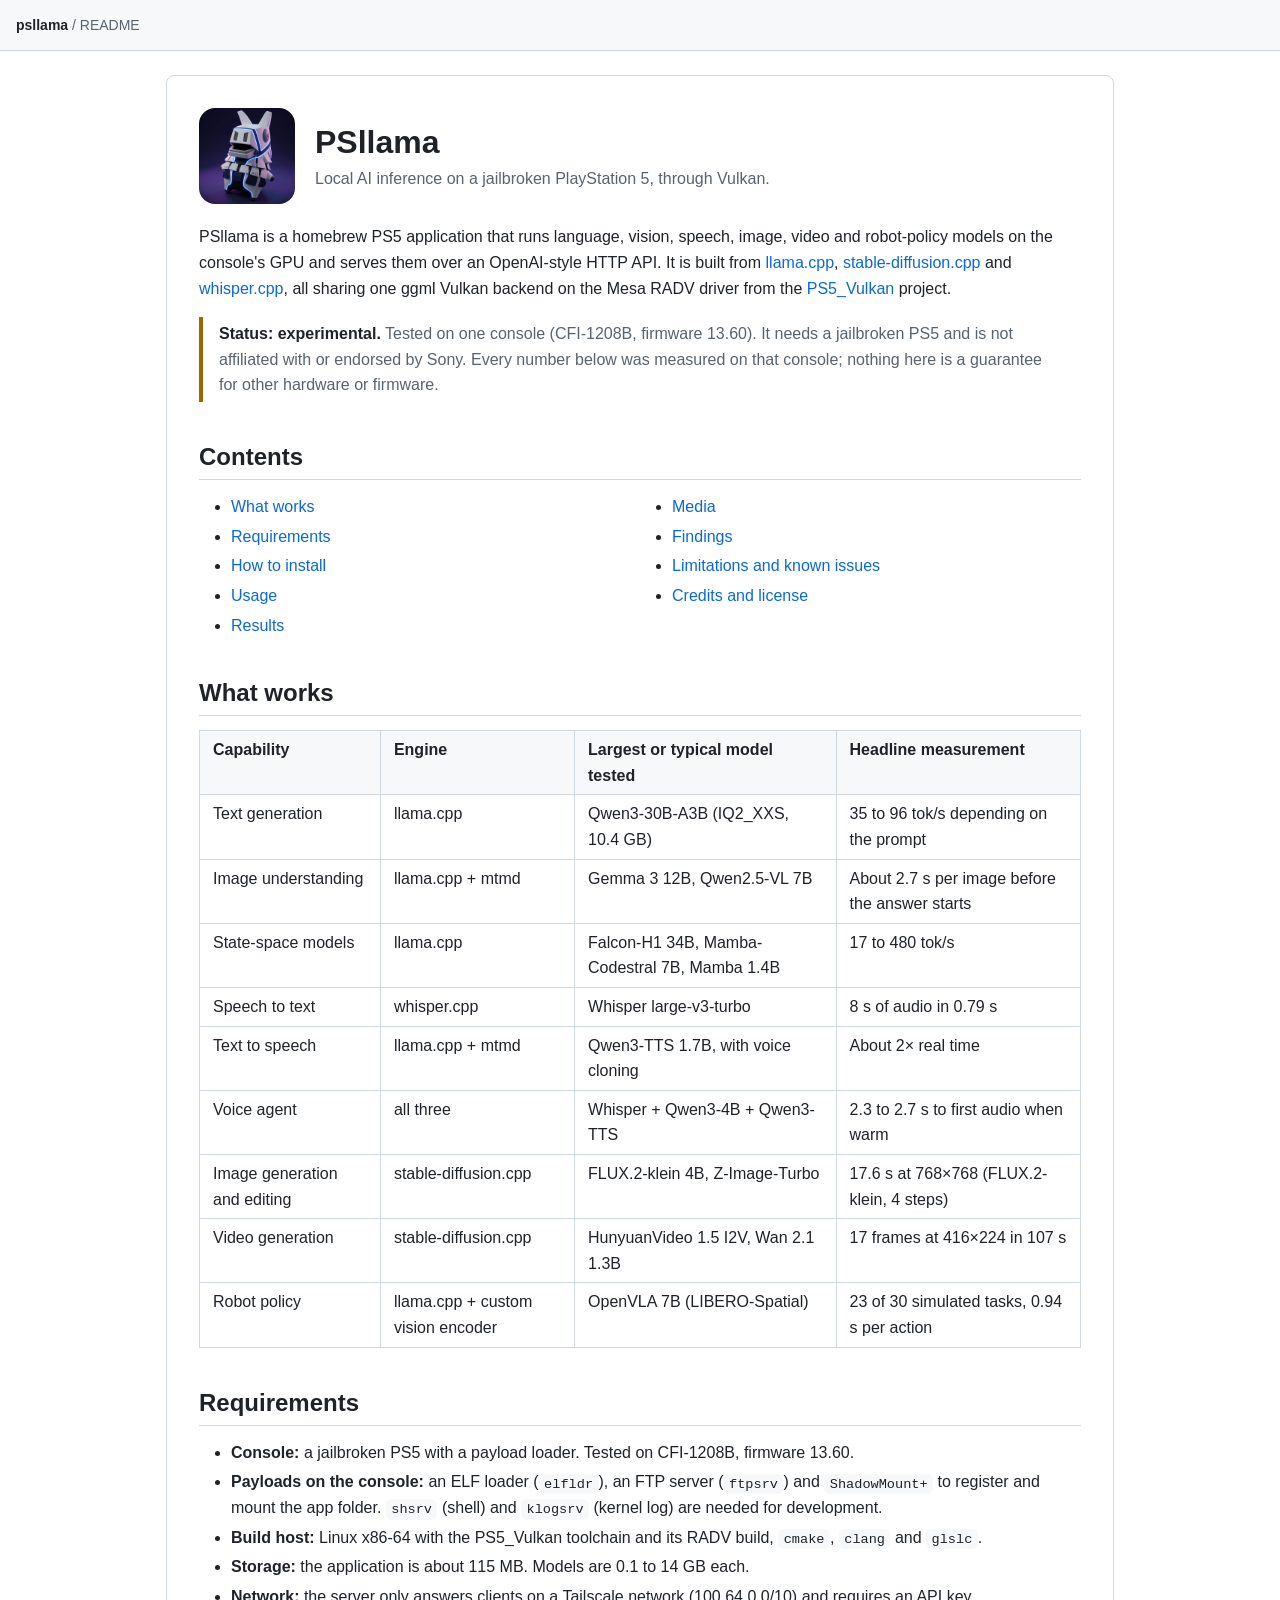
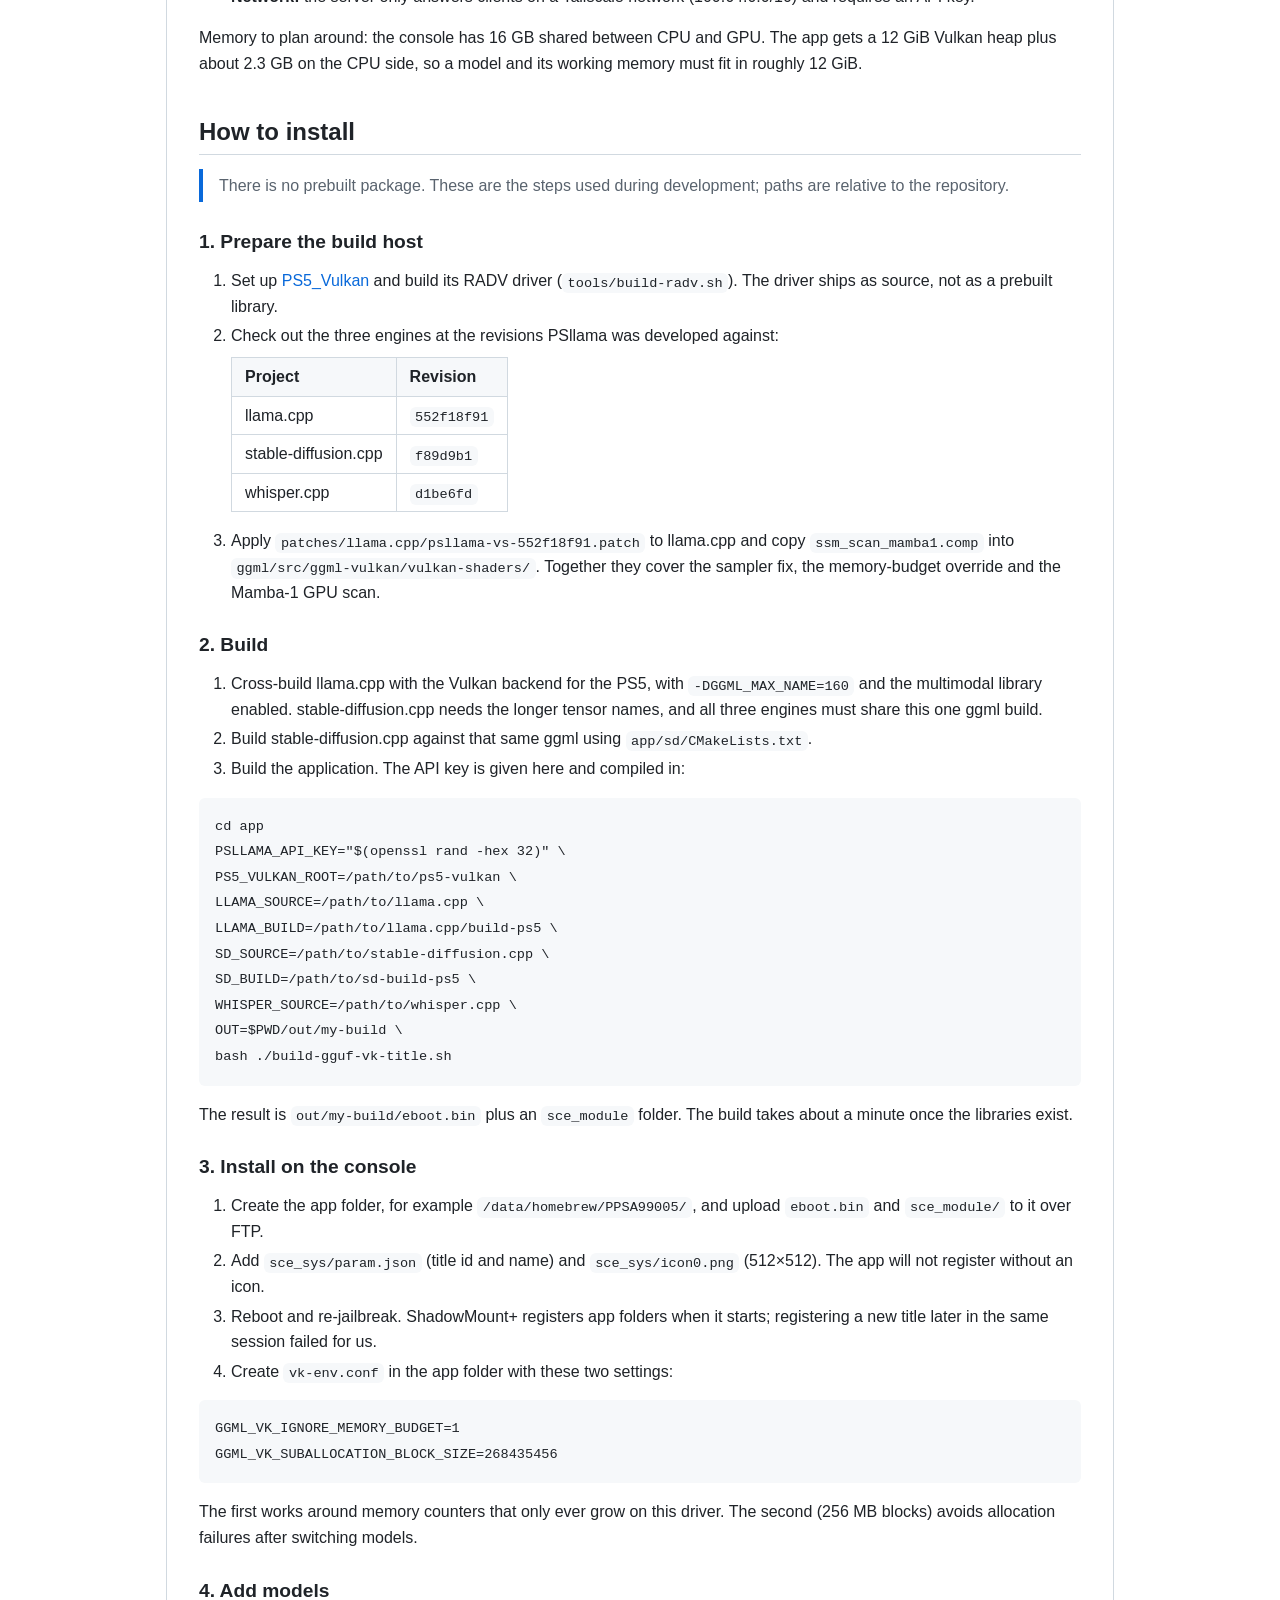
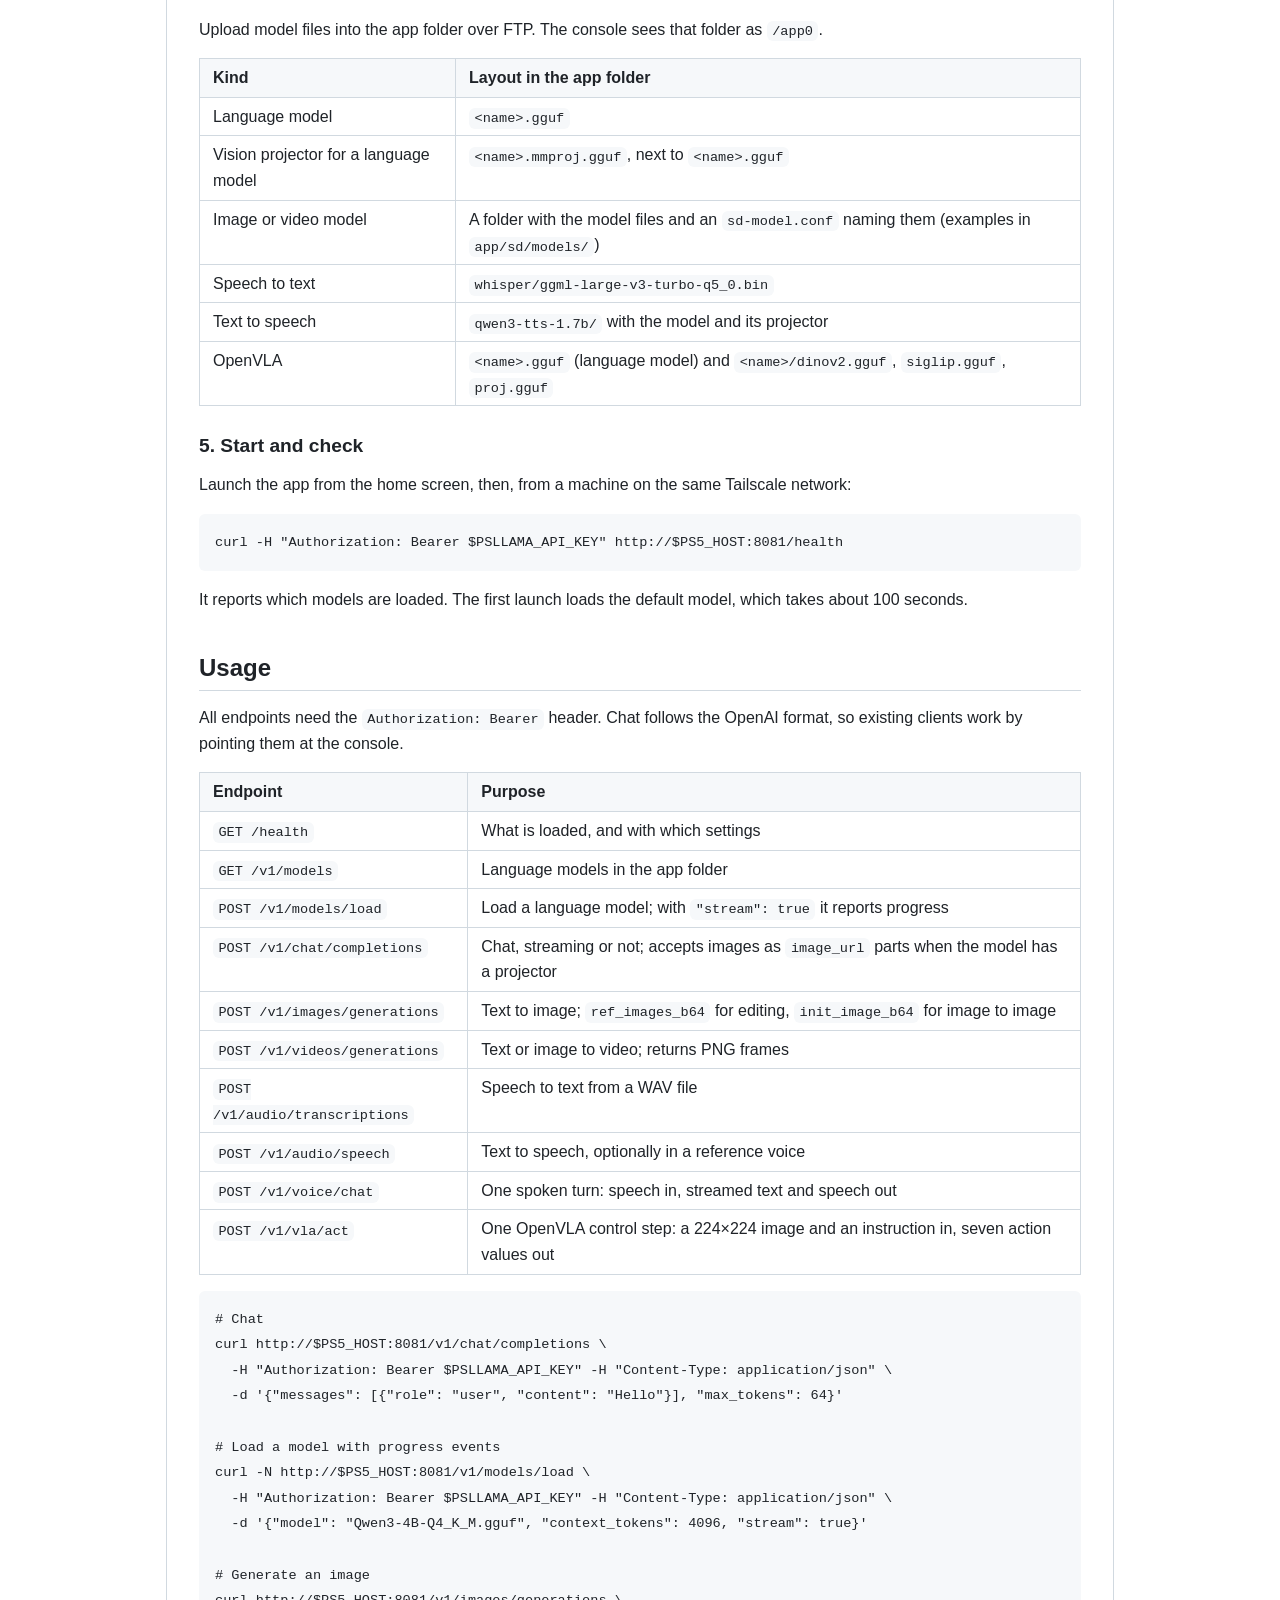
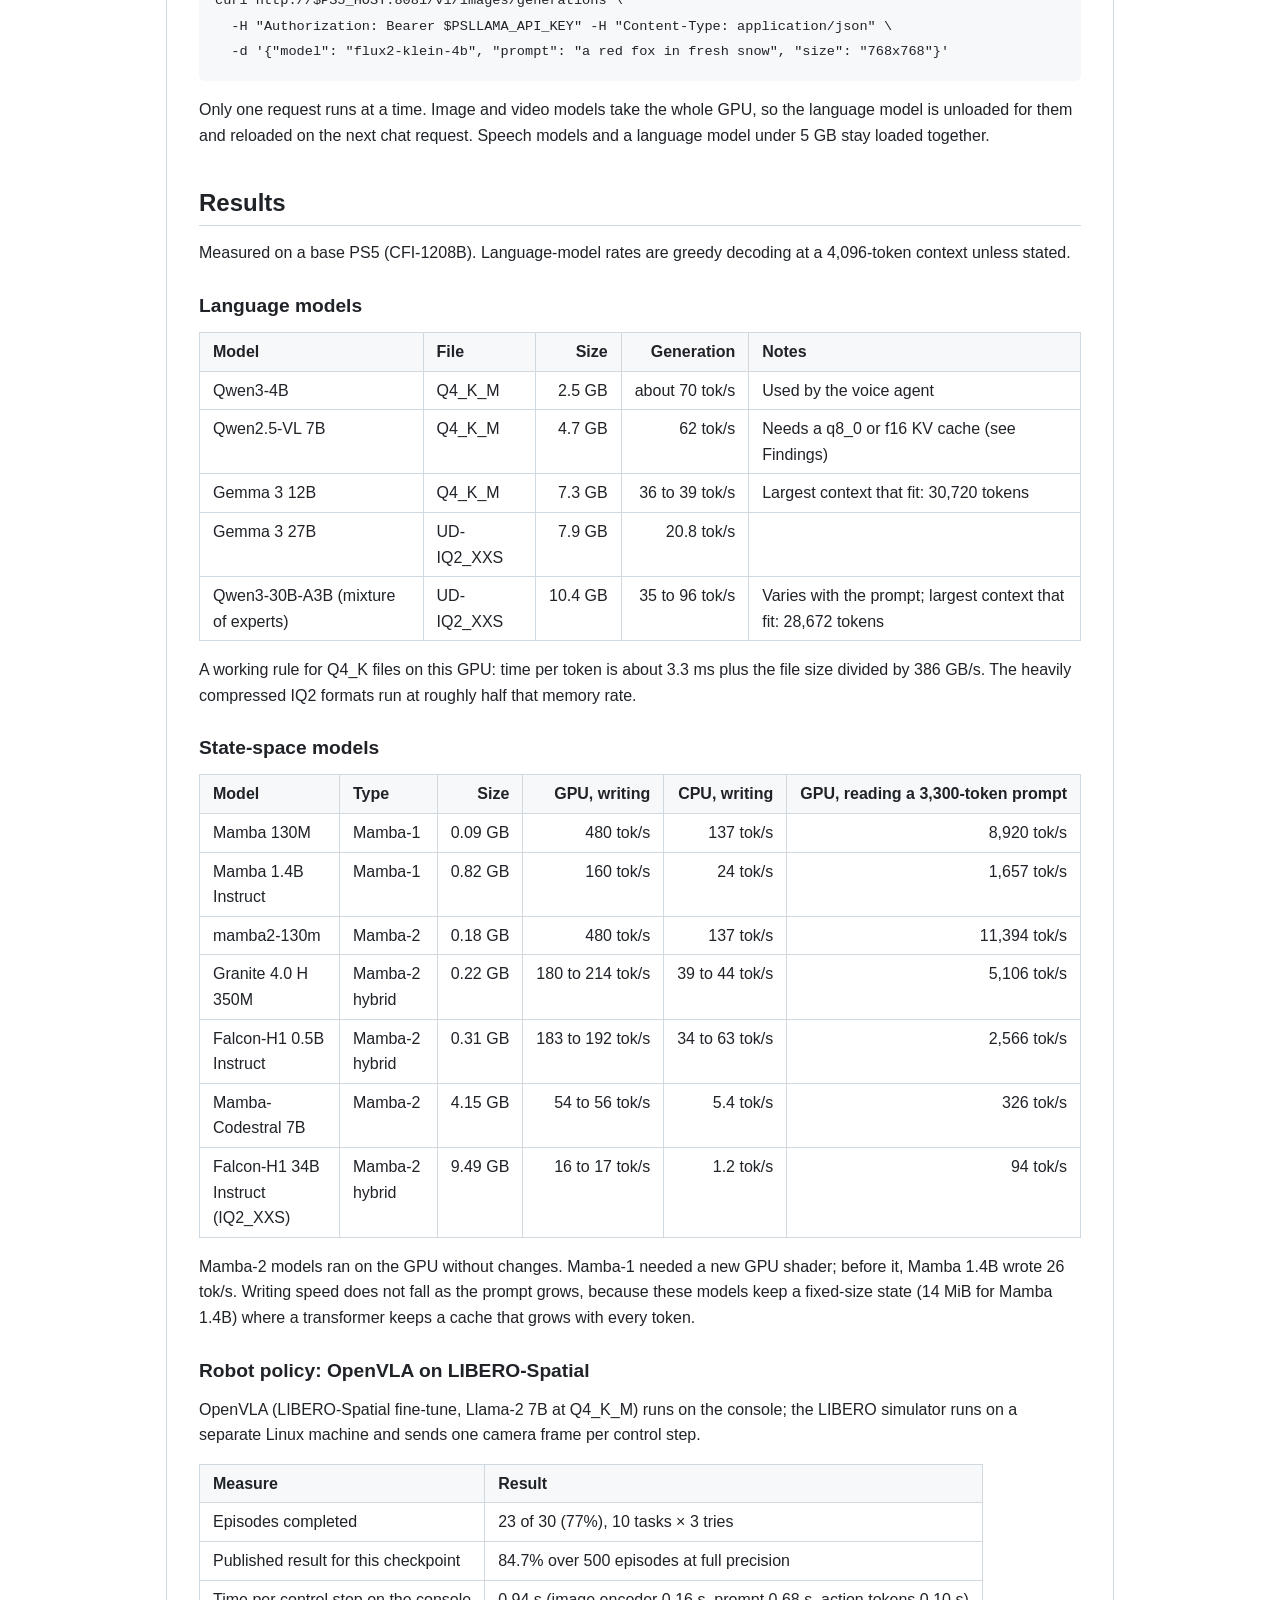
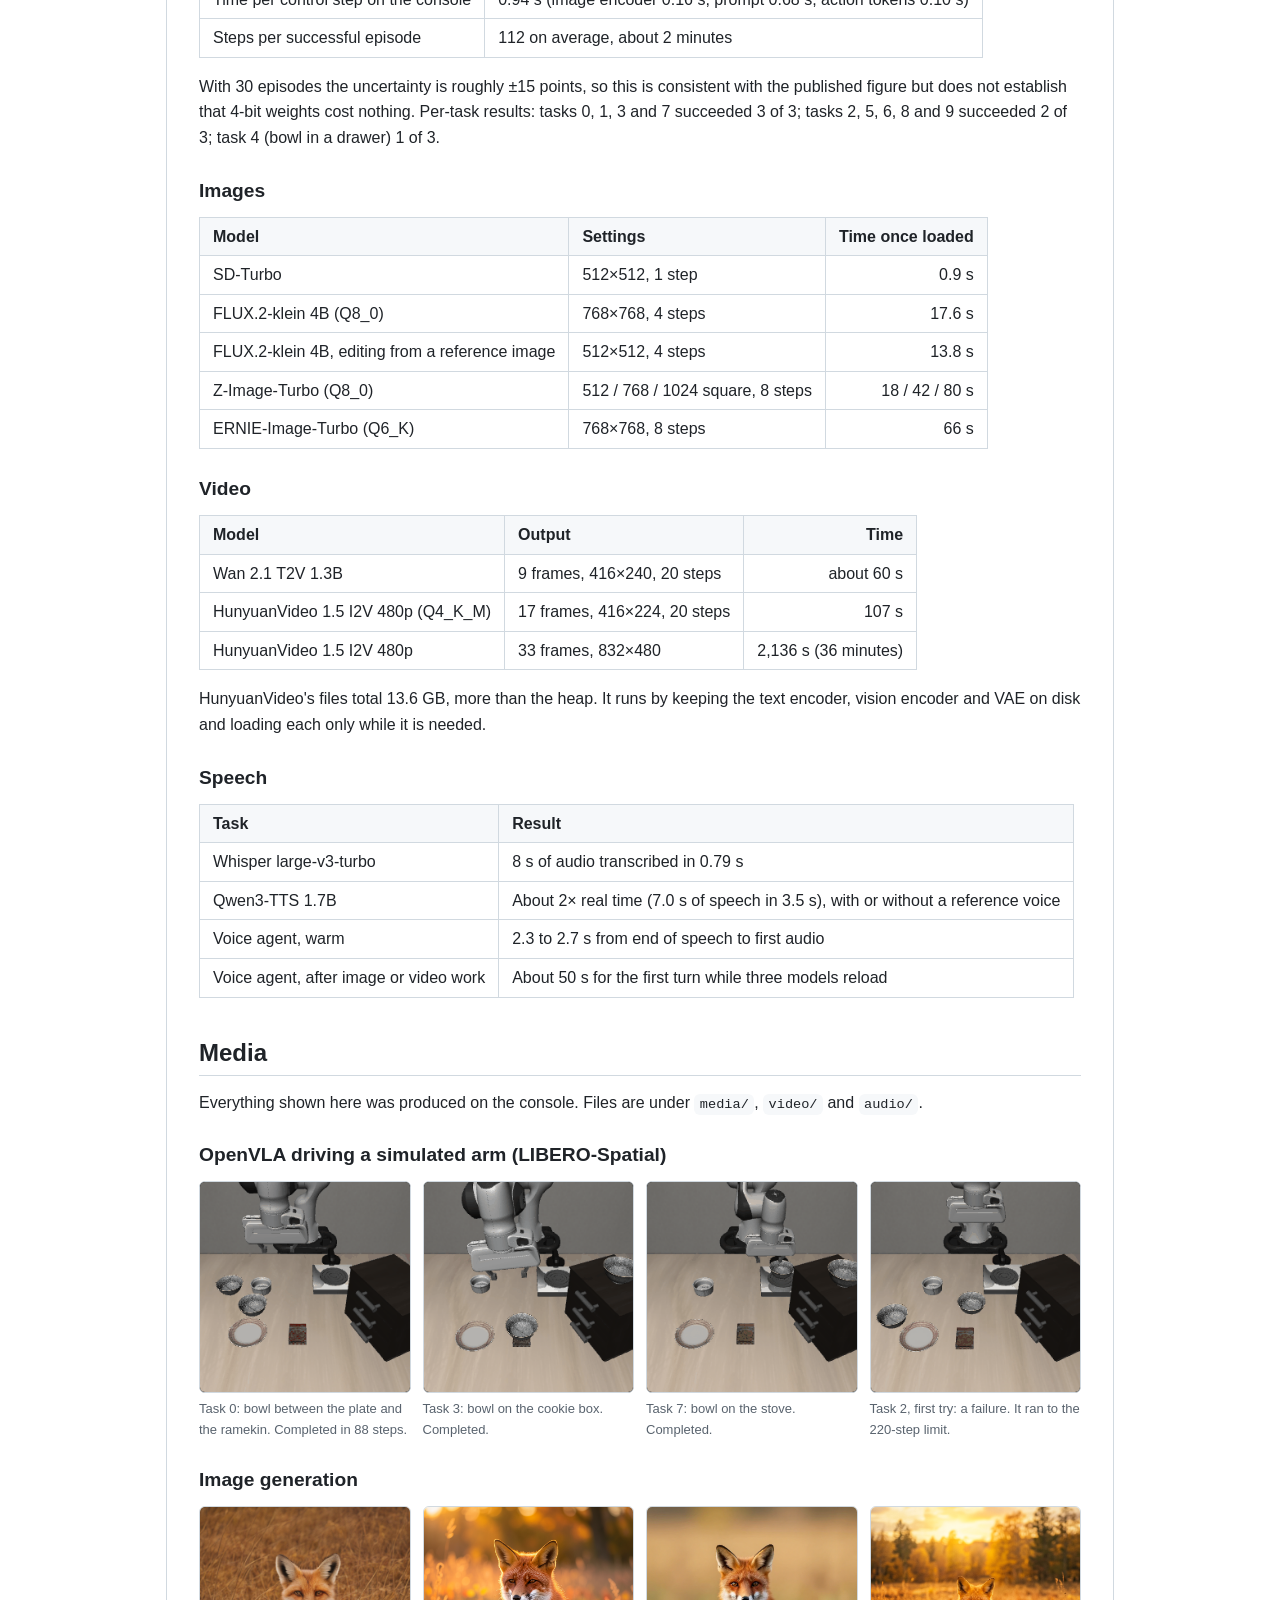
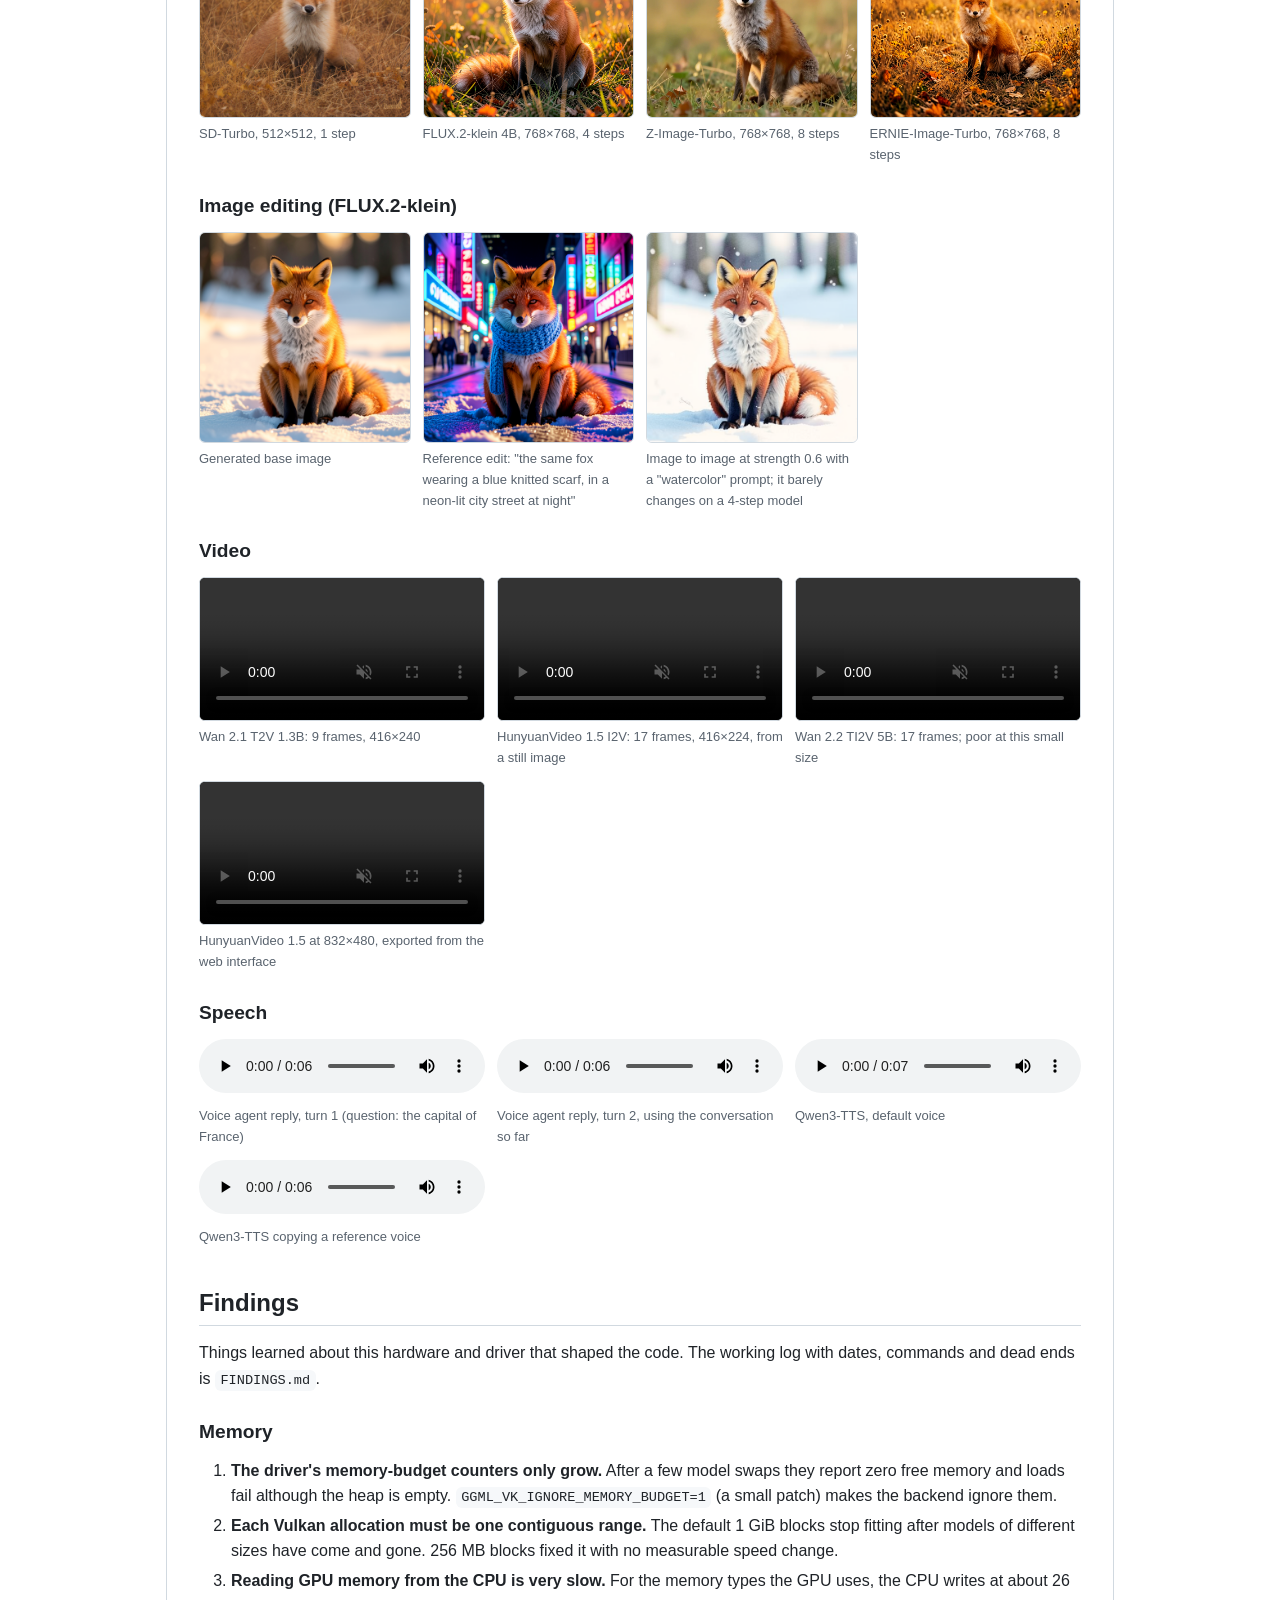
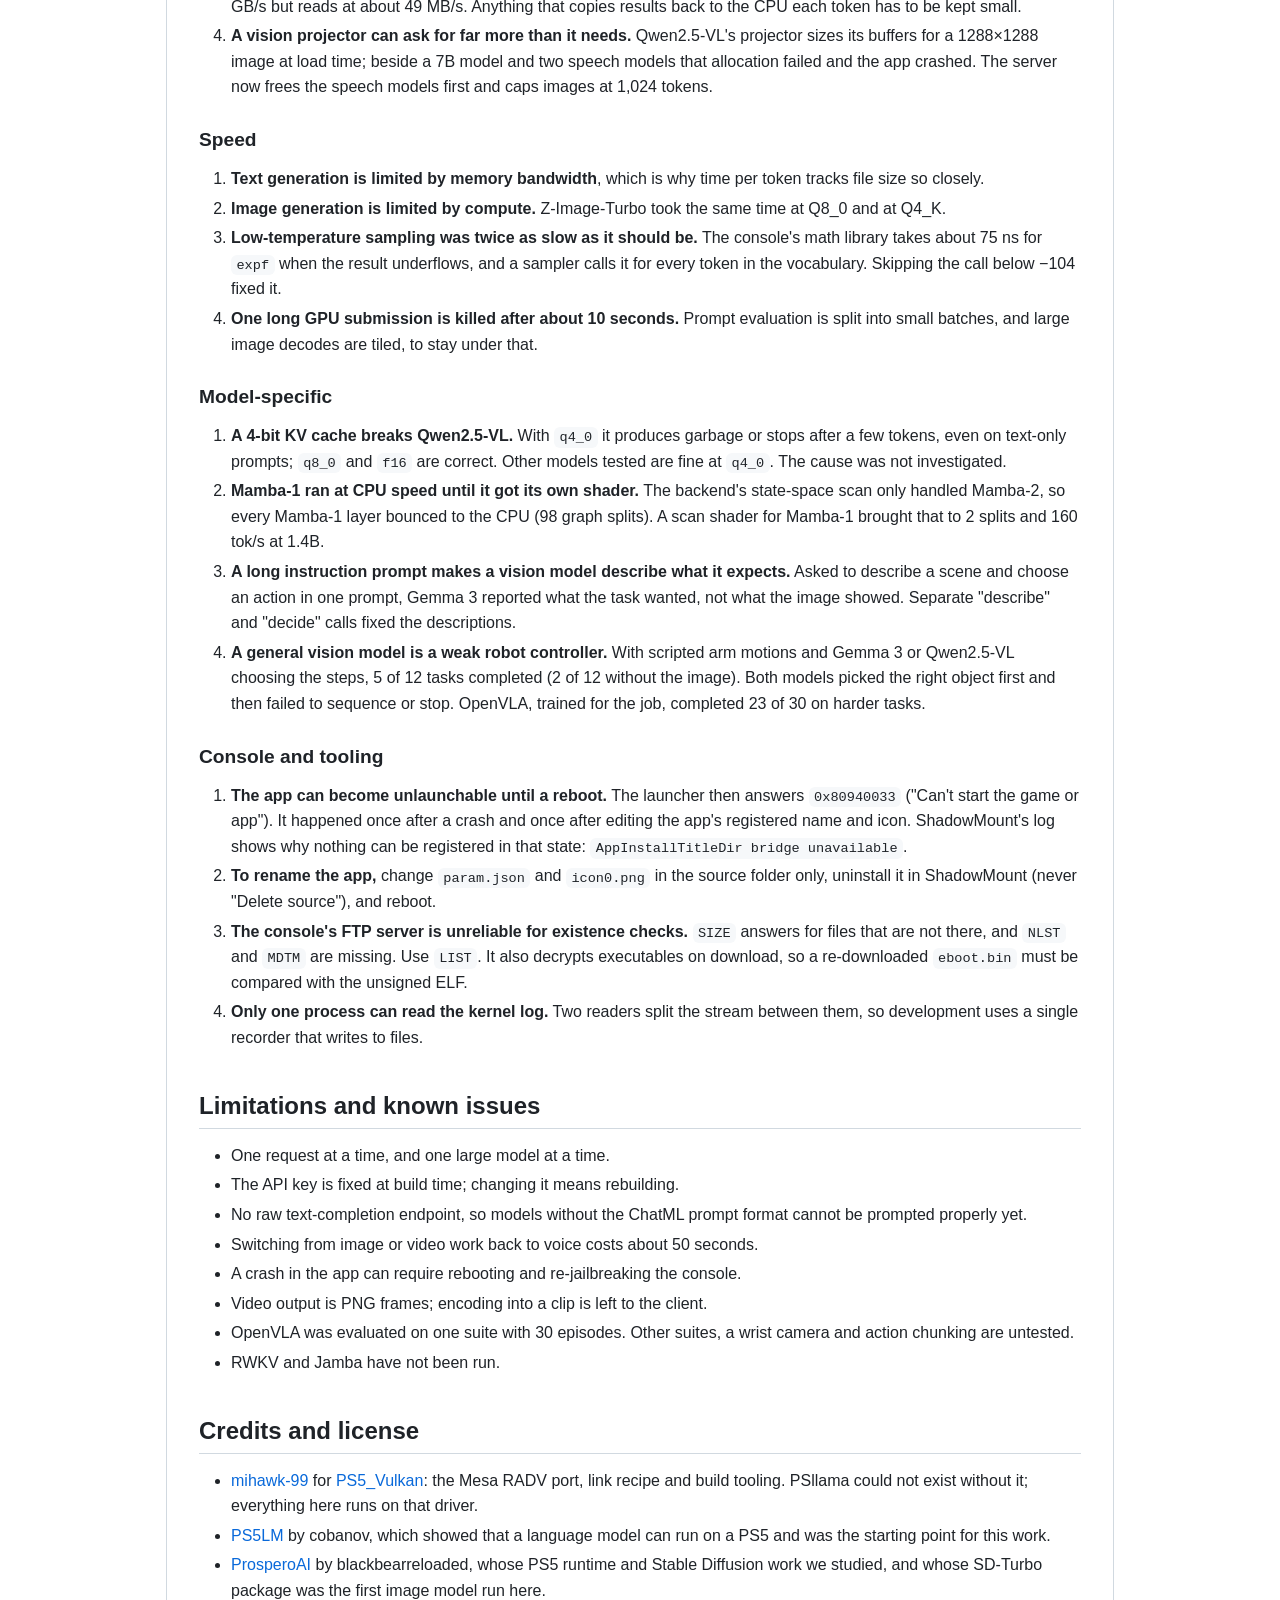
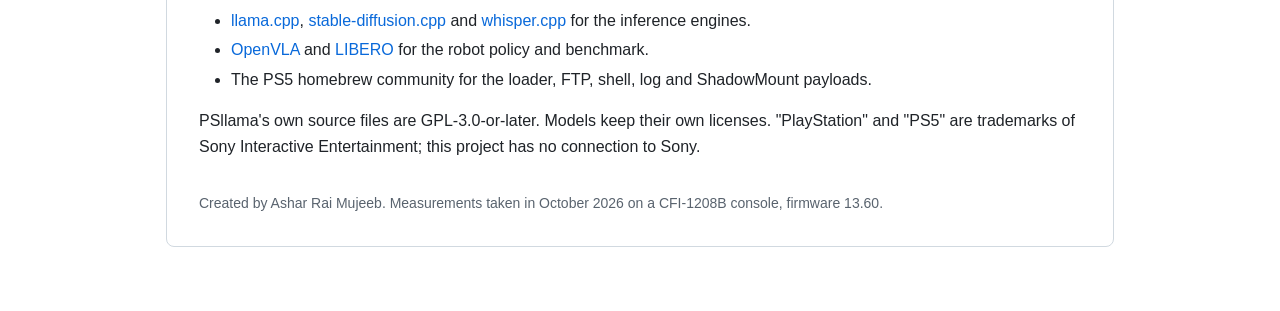
==== commit fcd59ac9: "Credit mihawk-99 (PS5_Vulkan), PS5LM and ProsperoAI Co-Authored-By: Claude Opus 5.5 <noreply@anthrop" ====
--- a/docs/index.html
+++ b/docs/index.html
@@ -368,7 +368,9 @@
 
   <h2 id="credits">Credits and license</h2>
   <ul>
-    <li><a href="https://github.com/mihawk-99/PS5_Vulkan">PS5_Vulkan</a> for the Vulkan driver port and build tooling that this depends on.</li>
+    <li><a href="https://github.com/mihawk-99">mihawk-99</a> for <a href="https://github.com/mihawk-99/PS5_Vulkan">PS5_Vulkan</a>: the Mesa RADV port, link recipe and build tooling. PSllama could not exist without it; everything here runs on that driver.</li>
+    <li><a href="https://github.com/cobanov/PS5LM">PS5LM</a> by cobanov, which showed that a language model can run on a PS5 and was the starting point for this work.</li>
+    <li><a href="https://github.com/blackbearreloaded/ProsperoAI">ProsperoAI</a> by blackbearreloaded, whose PS5 runtime and Stable Diffusion work we studied, and whose SD-Turbo package was the first image model run here.</li>
     <li><a href="https://github.com/ggml-org/llama.cpp">llama.cpp</a>, <a href="https://github.com/leejet/stable-diffusion.cpp">stable-diffusion.cpp</a> and <a href="https://github.com/ggml-org/whisper.cpp">whisper.cpp</a> for the inference engines.</li>
     <li><a href="https://github.com/openvla/openvla">OpenVLA</a> and <a href="https://github.com/Lifelong-Robot-Learning/LIBERO">LIBERO</a> for the robot policy and benchmark.</li>
     <li>The PS5 homebrew community for the loader, FTP, shell, log and ShadowMount payloads.</li>
